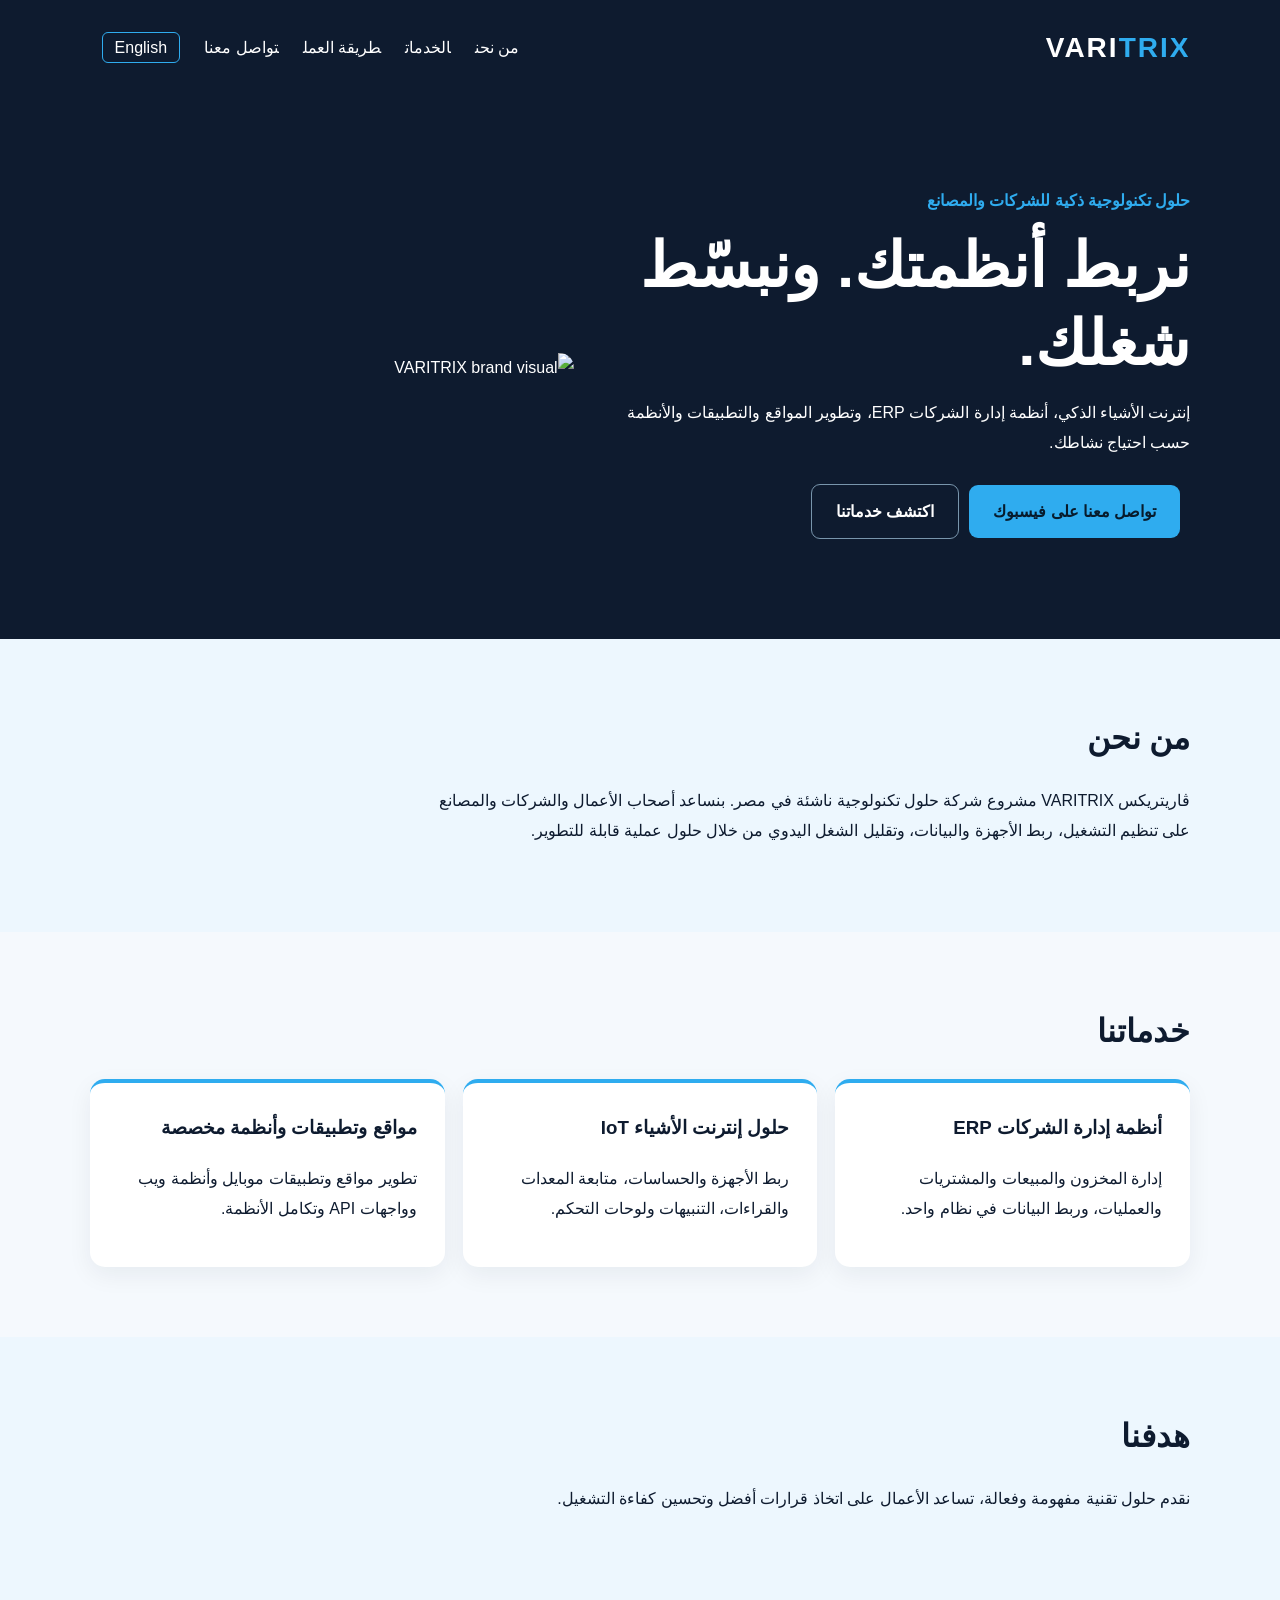
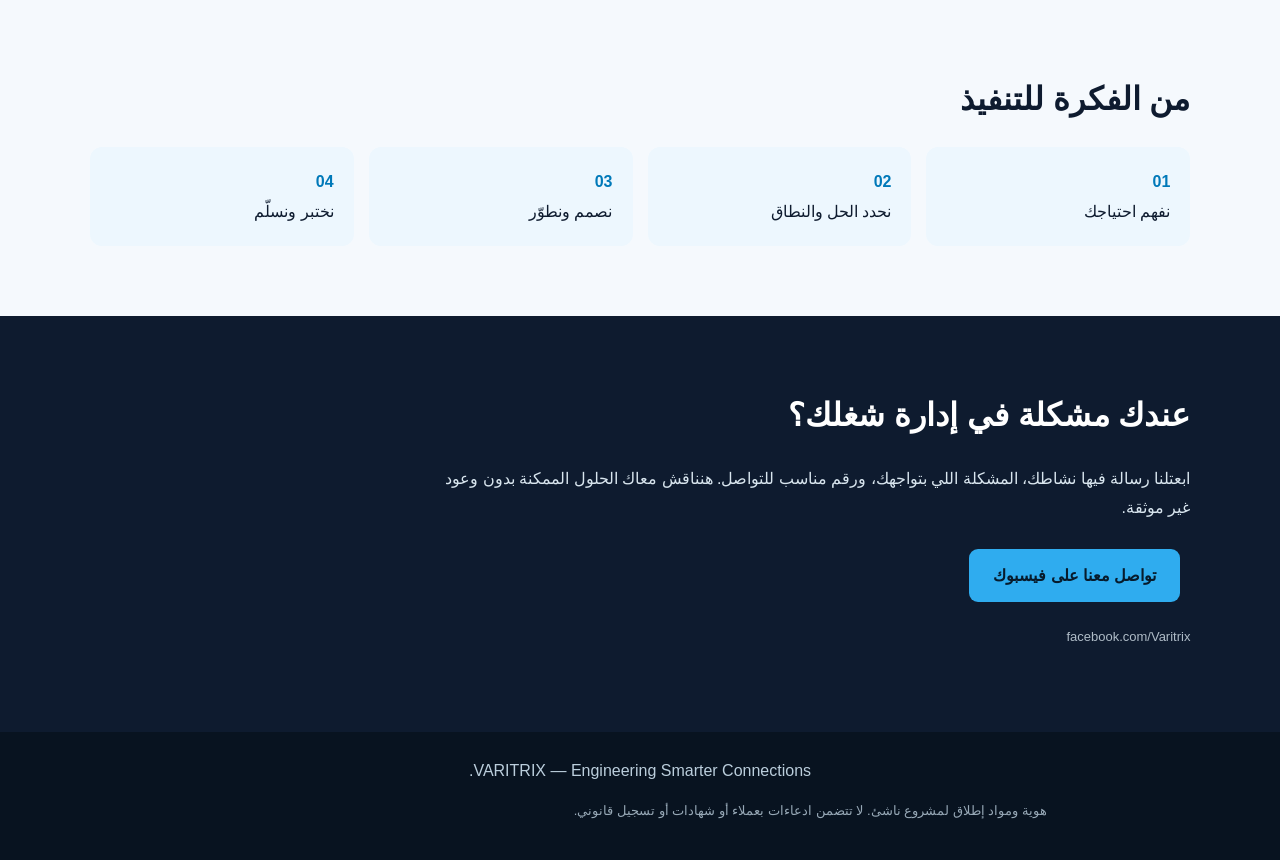
==== index.html @ 7d66c5d7 "Add files via upload" ====
<!doctype html><html><head><meta charset="utf-8"><meta http-equiv="refresh" content="0;url=index_ar.html"><title>VARITRIX</title></head><body><a href="index_ar.html">العربية</a> | <a href="index_en.html">English</a></body></html>
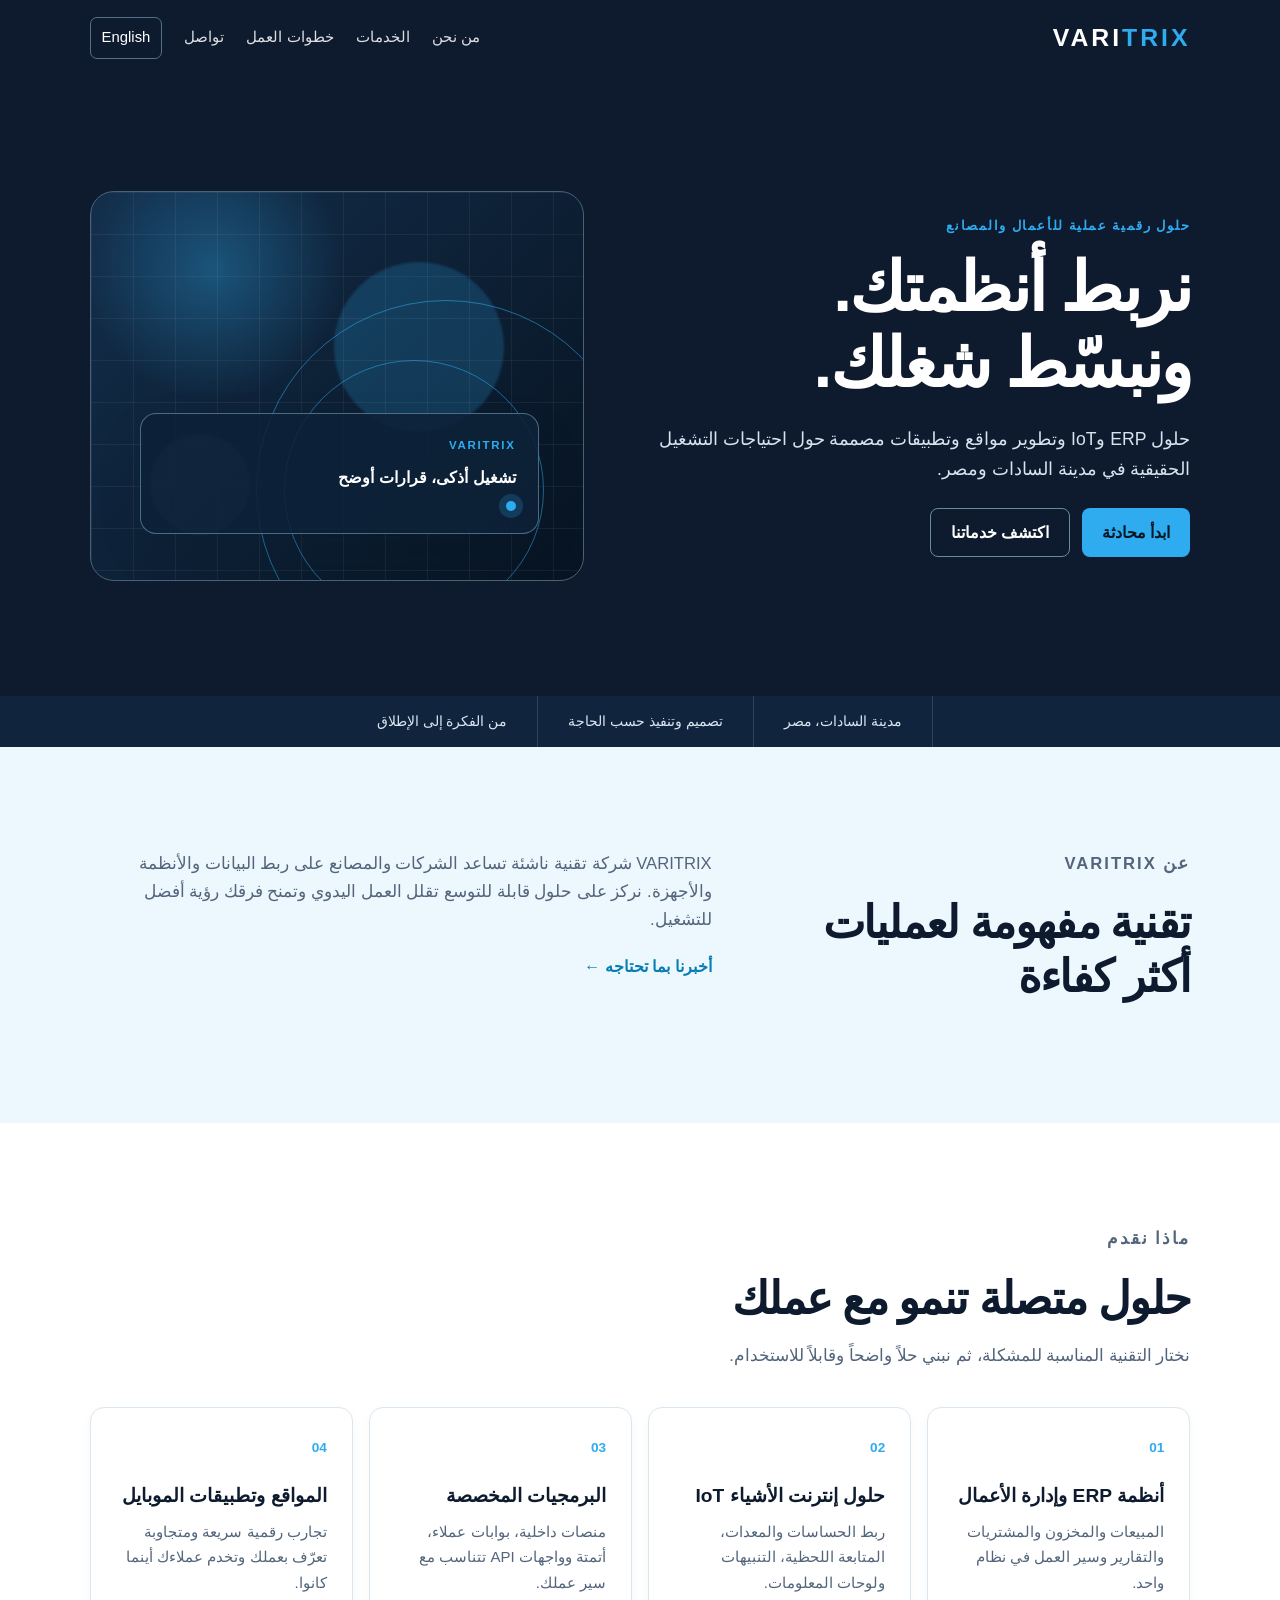
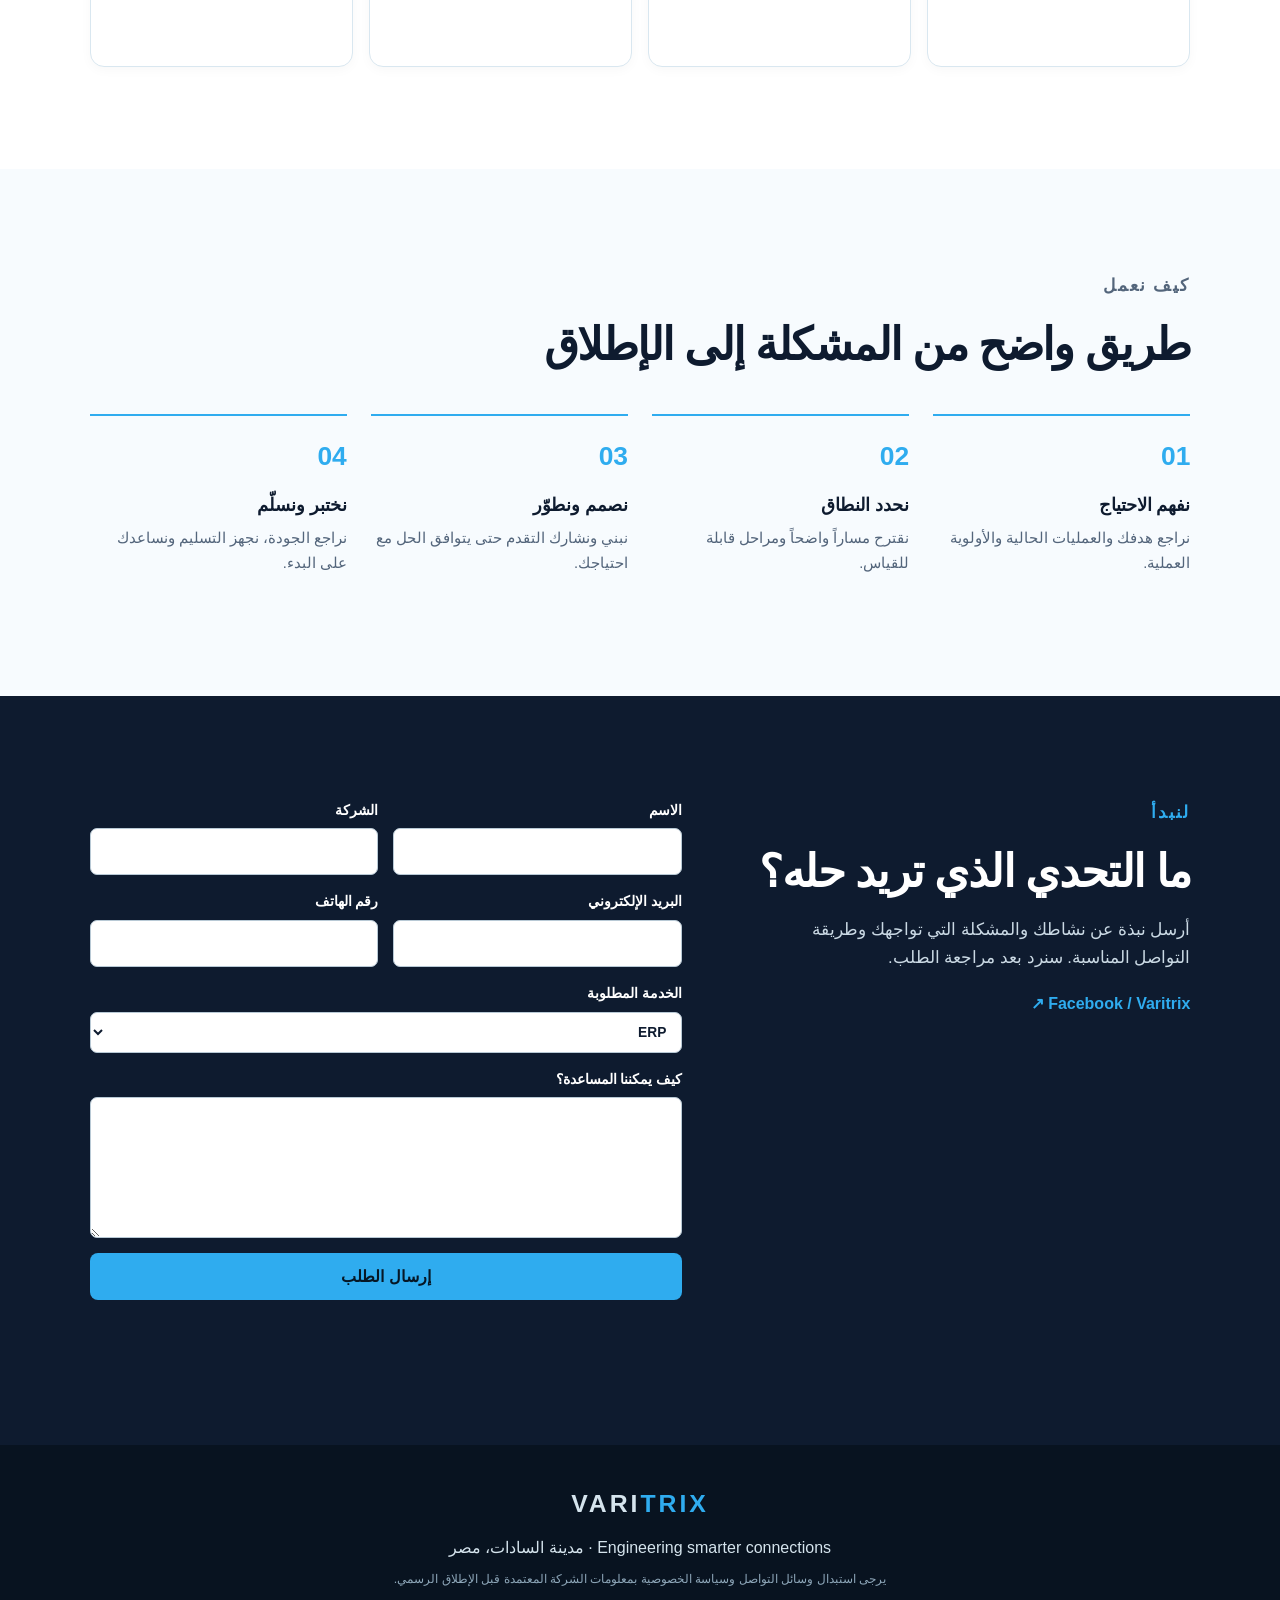
==== commit 9e97754c: "Build VARITRIX bilingual launch website" ====
--- a/index.html
+++ b/index.html
@@ -1 +1,9 @@
-<!doctype html><html><head><meta charset="utf-8"><meta http-equiv="refresh" content="0;url=index_ar.html"><title>VARITRIX</title></head><body><a href="index_ar.html">العربية</a> | <a href="index_en.html">English</a></body></html>+<!doctype html>
+<html lang="ar" dir="rtl"><head><meta charset="utf-8"><meta name="viewport" content="width=device-width,initial-scale=1"><meta name="description" content="VARITRIX builds practical ERP, IoT, web and mobile technology solutions for businesses in Sadat City and across Egypt."><meta name="theme-color" content="#0E1B2F"><meta property="og:title" content="VARITRIX | Engineering smarter connections"><meta property="og:description" content="ERP, IoT, custom software, websites and mobile apps for growing Egyptian businesses."><meta property="og:type" content="website"><link rel="canonical" href="https://varitrix.vercel.app/"><link rel="icon" href="favicon.svg" type="image/svg+xml"><link rel="stylesheet" href="style.css"><script type="application/ld+json">{"@context":"https://schema.org","@type":"ProfessionalService","name":"VARITRIX","description":"ERP, IoT and custom software solutions","areaServed":["Sadat City","Egypt"],"address":{"@type":"PostalAddress","addressLocality":"Sadat City","addressCountry":"EG"},"sameAs":["https://www.facebook.com/Varitrix"]}</script><title>VARITRIX | حلول تقنية ذكية</title></head>
+<body><a class="skip-link" href="#main" data-i18n="skip">انتقل إلى المحتوى</a><header class="site-header" id="top"><a class="brand" href="#top" aria-label="VARITRIX home">VARI<span>TRIX</span></a><button class="nav-toggle" type="button" aria-expanded="false" aria-controls="primary-nav" data-i18n-aria="menu">القائمة</button><nav id="primary-nav" class="nav" aria-label="Primary navigation"><a href="#about" data-i18n="navAbout">من نحن</a><a href="#services" data-i18n="navServices">الخدمات</a><a href="#process" data-i18n="navProcess">خطوات العمل</a><a href="#contact" data-i18n="navContact">تواصل</a><button class="language" type="button" data-language aria-label="Switch language">English</button></nav></header>
+<main id="main"><section class="hero" aria-labelledby="hero-title"><div class="hero-copy"><p class="eyebrow" data-i18n="eyebrow">حلول رقمية عملية للأعمال والمصانع</p><h1 id="hero-title" data-i18n="heroTitle">نربط أنظمتك. ونبسّط شغلك.</h1><p class="lead" data-i18n="heroText">حلول ERP وIoT وتطوير مواقع وتطبيقات مصممة حول احتياجات التشغيل الحقيقية في مدينة السادات ومصر.</p><div class="actions"><a class="button" href="#contact" data-i18n="heroCta">ابدأ محادثة</a><a class="button button-quiet" href="#services" data-i18n="explore">اكتشف خدماتنا</a></div></div><div class="hero-art" aria-label="Technology connection illustration"><div class="orb orb-one"></div><div class="orb orb-two"></div><div class="grid-lines"></div><div class="signal signal-one"></div><div class="signal signal-two"></div><div class="hero-card"><span class="card-label">VARITRIX</span><strong data-i18n="artText">تشغيل أذكى، قرارات أوضح</strong><span class="pulse"></span></div></div></section><section class="trust-strip"><span data-i18n="trustOne">مدينة السادات، مصر</span><span data-i18n="trustTwo">تصميم وتنفيذ حسب الحاجة</span><span data-i18n="trustThree">من الفكرة إلى الإطلاق</span></section>
+<section id="about" class="section split"><div><p class="section-kicker" data-i18n="aboutKicker">عن VARITRIX</p><h2 data-i18n="aboutTitle">تقنية مفهومة لعمليات أكثر كفاءة</h2></div><div><p data-i18n="aboutText">VARITRIX شركة تقنية ناشئة تساعد الشركات والمصانع على ربط البيانات والأنظمة والأجهزة. نركز على حلول قابلة للتوسع تقلل العمل اليدوي وتمنح فرقك رؤية أفضل للتشغيل.</p><a class="text-link" href="#contact" data-i18n="aboutCta">أخبرنا بما تحتاجه ←</a></div></section>
+<section id="services" class="section services"><div class="section-heading"><p class="section-kicker" data-i18n="servicesKicker">ماذا نقدم</p><h2 data-i18n="servicesTitle">حلول متصلة تنمو مع عملك</h2><p data-i18n="servicesText">نختار التقنية المناسبة للمشكلة، ثم نبني حلاً واضحاً وقابلاً للاستخدام.</p></div><div class="service-grid"><article class="service-card"><span class="service-number">01</span><h3 data-i18n="erpTitle">أنظمة ERP وإدارة الأعمال</h3><p data-i18n="erpText">المبيعات والمخزون والمشتريات والتقارير وسير العمل في نظام واحد.</p></article><article class="service-card"><span class="service-number">02</span><h3 data-i18n="iotTitle">حلول إنترنت الأشياء IoT</h3><p data-i18n="iotText">ربط الحساسات والمعدات، المتابعة اللحظية، التنبيهات ولوحات المعلومات.</p></article><article class="service-card"><span class="service-number">03</span><h3 data-i18n="softwareTitle">البرمجيات المخصصة</h3><p data-i18n="softwareText">منصات داخلية، بوابات عملاء، أتمتة وواجهات API تتناسب مع سير عملك.</p></article><article class="service-card"><span class="service-number">04</span><h3 data-i18n="webTitle">المواقع وتطبيقات الموبايل</h3><p data-i18n="webText">تجارب رقمية سريعة ومتجاوبة تعرّف بعملك وتخدم عملاءك أينما كانوا.</p></article></div></section>
+<section id="process" class="section process"><div class="section-heading"><p class="section-kicker" data-i18n="processKicker">كيف نعمل</p><h2 data-i18n="processTitle">طريق واضح من المشكلة إلى الإطلاق</h2></div><ol class="timeline"><li><b>01</b><div><h3 data-i18n="p1Title">نفهم الاحتياج</h3><p data-i18n="p1Text">نراجع هدفك والعمليات الحالية والأولوية العملية.</p></div></li><li><b>02</b><div><h3 data-i18n="p2Title">نحدد النطاق</h3><p data-i18n="p2Text">نقترح مساراً واضحاً ومراحل قابلة للقياس.</p></div></li><li><b>03</b><div><h3 data-i18n="p3Title">نصمم ونطوّر</h3><p data-i18n="p3Text">نبني ونشارك التقدم حتى يتوافق الحل مع احتياجك.</p></div></li><li><b>04</b><div><h3 data-i18n="p4Title">نختبر ونسلّم</h3><p data-i18n="p4Text">نراجع الجودة، نجهز التسليم ونساعدك على البدء.</p></div></li></ol></section>
+<section id="contact" class="section contact"><div><p class="section-kicker" data-i18n="contactKicker">لنبدأ</p><h2 data-i18n="contactTitle">ما التحدي الذي تريد حله؟</h2><p data-i18n="contactText">أرسل نبذة عن نشاطك والمشكلة التي تواجهك وطريقة التواصل المناسبة. سنرد بعد مراجعة الطلب.</p><a class="facebook-link" href="https://www.facebook.com/Varitrix" target="_blank" rel="noopener noreferrer">Facebook / Varitrix ↗</a></div><form id="lead-form" novalidate><div class="form-row"><label><span data-i18n="nameLabel">الاسم</span><input name="name" autocomplete="name" required></label><label><span data-i18n="companyLabel">الشركة</span><input name="company" autocomplete="organization"></label></div><div class="form-row"><label><span data-i18n="emailLabel">البريد الإلكتروني</span><input name="email" type="email" autocomplete="email" required></label><label><span data-i18n="phoneLabel">رقم الهاتف</span><input name="phone" type="tel" autocomplete="tel"></label></div><label><span data-i18n="serviceLabel">الخدمة المطلوبة</span><select name="service"><option value="ERP">ERP</option><option value="IoT">IoT</option><option value="Custom software" data-i18n="softwareOption">برمجيات مخصصة</option><option value="Website / mobile app" data-i18n="webOption">موقع / تطبيق موبايل</option><option value="Other" data-i18n="otherOption">أخرى</option></select></label><label><span data-i18n="messageLabel">كيف يمكننا المساعدة؟</span><textarea name="message" rows="5" required></textarea></label><input class="honeypot" name="website" tabindex="-1" autocomplete="off" aria-hidden="true"><button class="button" type="submit" data-i18n="submit">إرسال الطلب</button><p class="form-status" role="status" aria-live="polite"></p></form></section></main>
+<footer><a class="brand" href="#top">VARI<span>TRIX</span></a><p data-i18n="footer">Engineering smarter connections · مدينة السادات، مصر</p><p class="legal" data-i18n="legal">يرجى استبدال وسائل التواصل وسياسة الخصوصية بمعلومات الشركة المعتمدة قبل الإطلاق الرسمي.</p></footer><script src="app.js"></script></body></html>
--- a/style.css
+++ b/style.css
@@ -0,0 +1 @@
+:root{--navy:#0e1b2f;--navy-2:#081320;--blue:#2facef;--slate:#53657b;--pale:#edf7fe;--white:#fff;--line:#d9e7f0;--shadow:0 18px 45px #071b2c1a}*{box-sizing:border-box}html{scroll-behavior:smooth}body{margin:0;background:var(--white);color:var(--navy);font-family:Arial,"Noto Sans Arabic",Tahoma,sans-serif;line-height:1.7}a{color:inherit;text-decoration:none}.skip-link{position:fixed;top:-100px;inset-inline-start:12px;z-index:10;background:var(--blue);padding:8px 14px;border-radius:8px}.skip-link:focus{top:12px}.site-header{min-height:76px;background:var(--navy);color:#fff;display:flex;align-items:center;justify-content:space-between;padding:16px clamp(20px,7vw,112px);gap:20px;position:sticky;top:0;z-index:5}.brand{font-size:1.55rem;font-weight:900;letter-spacing:.12em;white-space:nowrap}.brand span{color:var(--blue)}.nav{display:flex;align-items:center;gap:22px;font-size:.93rem}.nav a{opacity:.86}.nav a:hover,.nav a:focus{opacity:1;color:var(--blue)}button{font:inherit;cursor:pointer}.language,.nav-toggle{border:1px solid #547089;background:transparent;color:white;border-radius:7px;padding:7px 11px}.nav-toggle{display:none}.hero{background:var(--navy);color:white;display:grid;grid-template-columns:minmax(0,1.05fr) minmax(360px,.95fr);gap:60px;padding:clamp(56px,9vw,135px) clamp(20px,7vw,112px);align-items:center;overflow:hidden}.eyebrow,.section-kicker{font-size:.8rem;letter-spacing:.12em;text-transform:uppercase;font-weight:800;color:var(--blue);margin:0 0 13px}.hero h1{font-size:clamp(2.6rem,5.3vw,5.25rem);line-height:1.12;letter-spacing:-.04em;margin:0;max-width:800px}.lead{font-size:1.1rem;max-width:630px;color:#d5e4ed;margin:23px 0}.actions{display:flex;flex-wrap:wrap;gap:12px}.button{display:inline-flex;justify-content:center;align-items:center;min-height:47px;border:0;border-radius:8px;padding:10px 20px;background:var(--blue);color:#061725;font-weight:800}.button:hover{filter:brightness(1.08)}.button-quiet{color:white;background:transparent;border:1px solid #6c899f}.hero-art{min-height:390px;position:relative;border:1px solid #486176;border-radius:24px;background:radial-gradient(circle at 25% 20%,#2facef55,transparent 27%),linear-gradient(135deg,#132e4b,#071321);overflow:hidden}.grid-lines{position:absolute;inset:0;background-image:linear-gradient(#ffffff0e 1px,transparent 1px),linear-gradient(90deg,#ffffff0e 1px,transparent 1px);background-size:42px 42px}.orb{position:absolute;border-radius:50%;filter:blur(1px)}.orb-one{width:170px;height:170px;background:#2facef;opacity:.2;inset:18% 16% auto auto}.orb-two{width:100px;height:100px;background:#d9f5ff;opacity:.12;bottom:12%;left:12%}.signal{position:absolute;border:1px solid #2facef88;border-radius:50%}.signal-one{width:260px;height:260px;right:8%;bottom:-40px}.signal-two{width:380px;height:380px;right:-53px;bottom:-100px}.hero-card{position:absolute;inset:auto 9% 12% 10%;border:1px solid #a3dff566;background:#0d2238df;padding:22px;border-radius:16px;display:flex;flex-direction:column;gap:9px;box-shadow:var(--shadow)}.card-label{font-size:.72rem;letter-spacing:.15em;color:var(--blue);font-weight:bold}.pulse{width:10px;height:10px;border-radius:50%;background:#2facef;box-shadow:0 0 0 7px #2facef33}.trust-strip{display:flex;justify-content:center;gap:0;background:#10253d;color:#d8e7ef;padding:0 20px}.trust-strip span{padding:14px 30px;font-size:.85rem;border-inline-start:1px solid #ffffff22}.section{padding:clamp(62px,8vw,115px) clamp(20px,7vw,112px)}.split{background:var(--pale);display:grid;grid-template-columns:.8fr 1.2fr;gap:64px}.section h2{font-size:clamp(2rem,3.5vw,3.4rem);line-height:1.2;letter-spacing:-.035em;margin:0 0 17px}.section p{color:var(--slate);font-size:1.04rem;margin:0 0 18px}.text-link{font-weight:bold;color:#087db3}.services{background:#fff}.section-heading{max-width:720px;margin-bottom:36px}.service-grid{display:grid;grid-template-columns:repeat(4,1fr);gap:16px}.service-card{min-height:260px;border:1px solid var(--line);border-radius:14px;padding:25px;background:#fff;box-shadow:0 3px 12px #071b2c08;transition:transform .2s,box-shadow .2s}.service-card:hover{transform:translateY(-5px);box-shadow:var(--shadow)}.service-number{color:var(--blue);font-weight:900;font-size:.85rem}.service-card h3{font-size:1.2rem;line-height:1.35;margin:23px 0 10px}.service-card p{font-size:.94rem}.process{background:#f7fbfe}.timeline{list-style:none;margin:42px 0 0;padding:0;display:grid;grid-template-columns:repeat(4,1fr);gap:24px}.timeline li{border-top:2px solid var(--blue);padding-top:18px}.timeline b{font-size:1.65rem;color:var(--blue)}.timeline h3{margin:13px 0 5px;font-size:1.1rem}.timeline p{font-size:.91rem}.contact{background:var(--navy);color:#fff;display:grid;grid-template-columns:.85fr 1.15fr;gap:70px}.contact p{color:#cad9e4}.contact .section-kicker{color:var(--blue)}.facebook-link{color:var(--blue);font-weight:bold}.contact form{display:grid;gap:15px}.form-row{display:grid;grid-template-columns:1fr 1fr;gap:15px}label{display:grid;gap:6px;font-weight:bold;font-size:.86rem}input,textarea,select{font:inherit;color:var(--navy);background:#fff;border:1px solid #b8c9d5;border-radius:7px;padding:11px;min-width:0;width:100%}textarea{resize:vertical}.honeypot{display:none}.form-status{min-height:28px;margin:0!important;font-size:.9rem!important}.form-status.success{color:#82e2ff}.form-status.error{color:#ffb4a6}footer{background:var(--navy-2);color:#d5e4ed;text-align:center;padding:38px 20px}footer p{margin:8px auto;max-width:620px}.legal{font-size:.78rem;color:#8da6b8}@media(max-width:940px){.service-grid,.timeline{grid-template-columns:repeat(2,1fr)}.hero{grid-template-columns:1fr;gap:35px}.hero-art{min-height:330px}.split,.contact{grid-template-columns:1fr;gap:30px}}@media(max-width:680px){.site-header{flex-wrap:wrap}.nav-toggle{display:block}.nav{display:none;width:100%;flex-direction:column;align-items:stretch;gap:0}.nav.open{display:flex}.nav a,.language{padding:10px 0;border:0;border-radius:0;border-top:1px solid #ffffff1f;text-align:start}.hero{padding-top:56px}.trust-strip{display:block;text-align:center}.trust-strip span{display:block;border:0;border-bottom:1px solid #ffffff18}.service-grid,.timeline,.form-row{grid-template-columns:1fr}.service-card{min-height:auto}.timeline{gap:10px}.hero h1{font-size:2.6rem}}
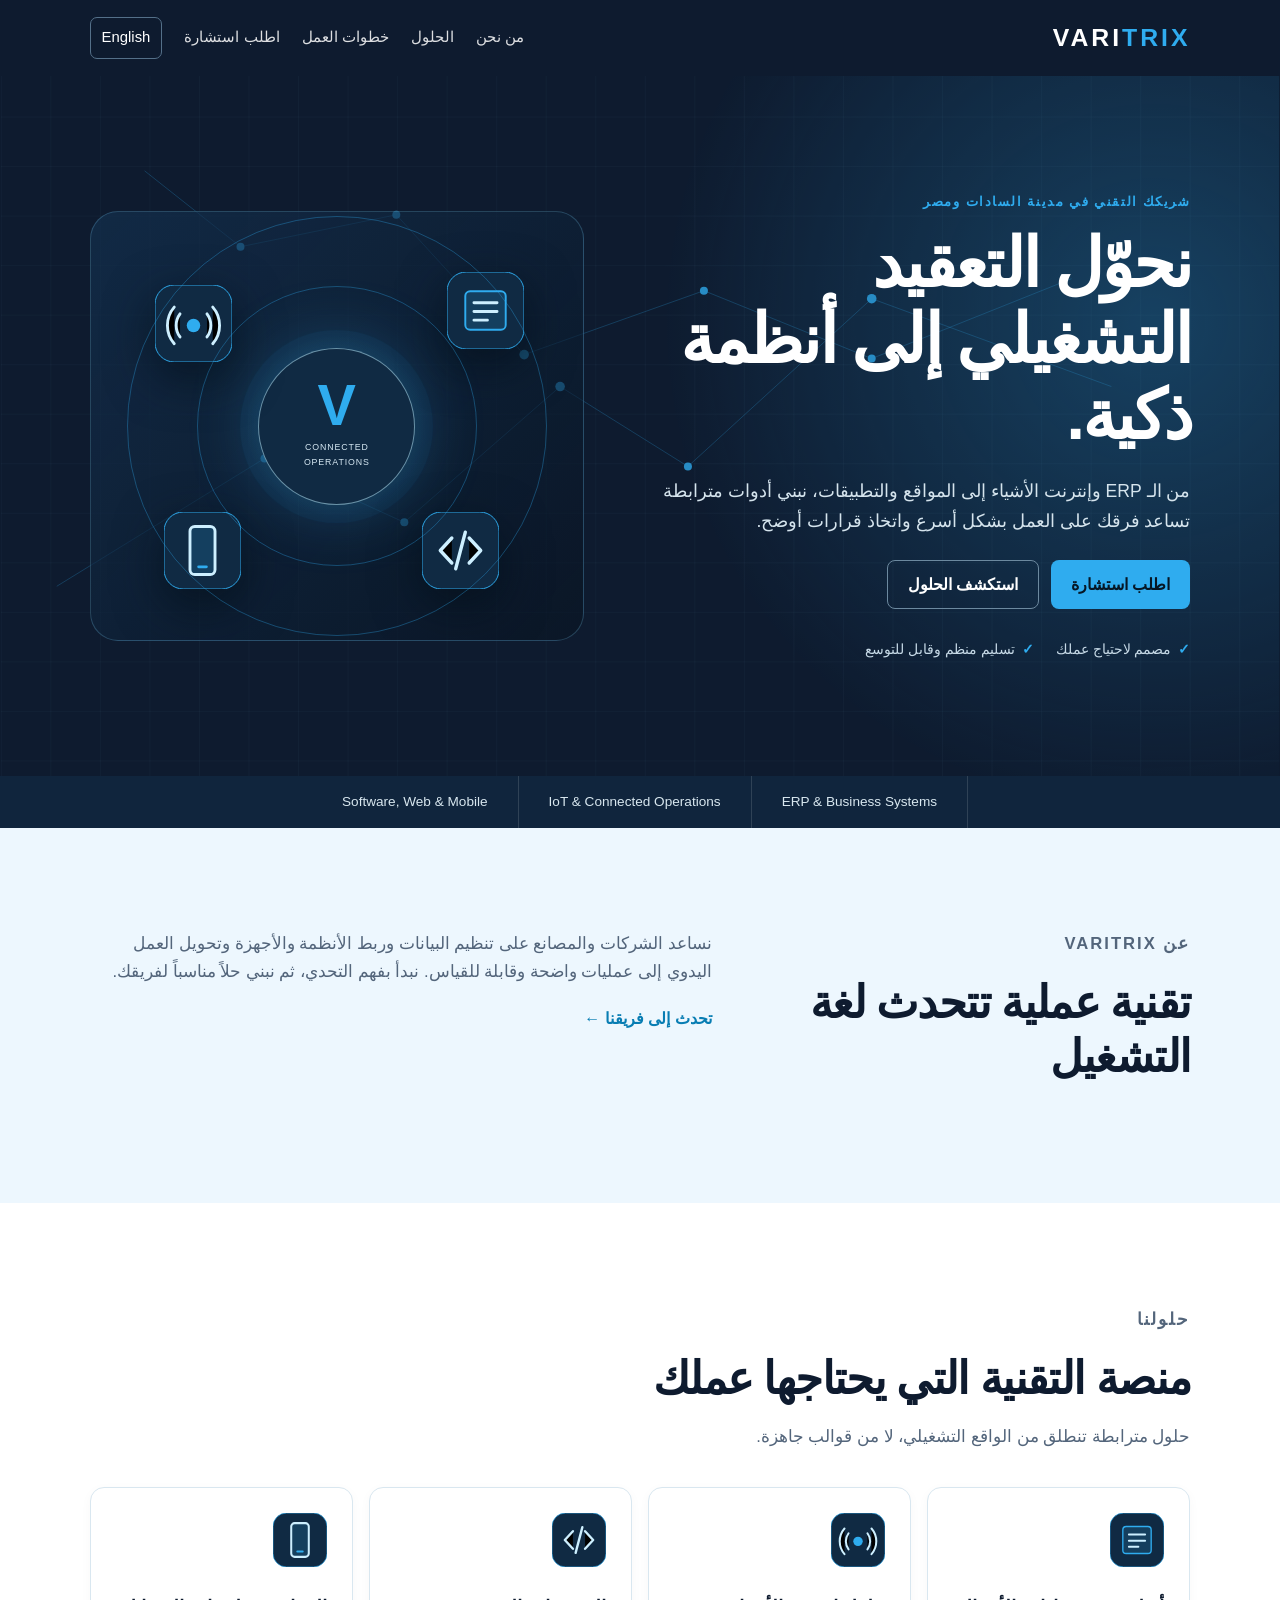
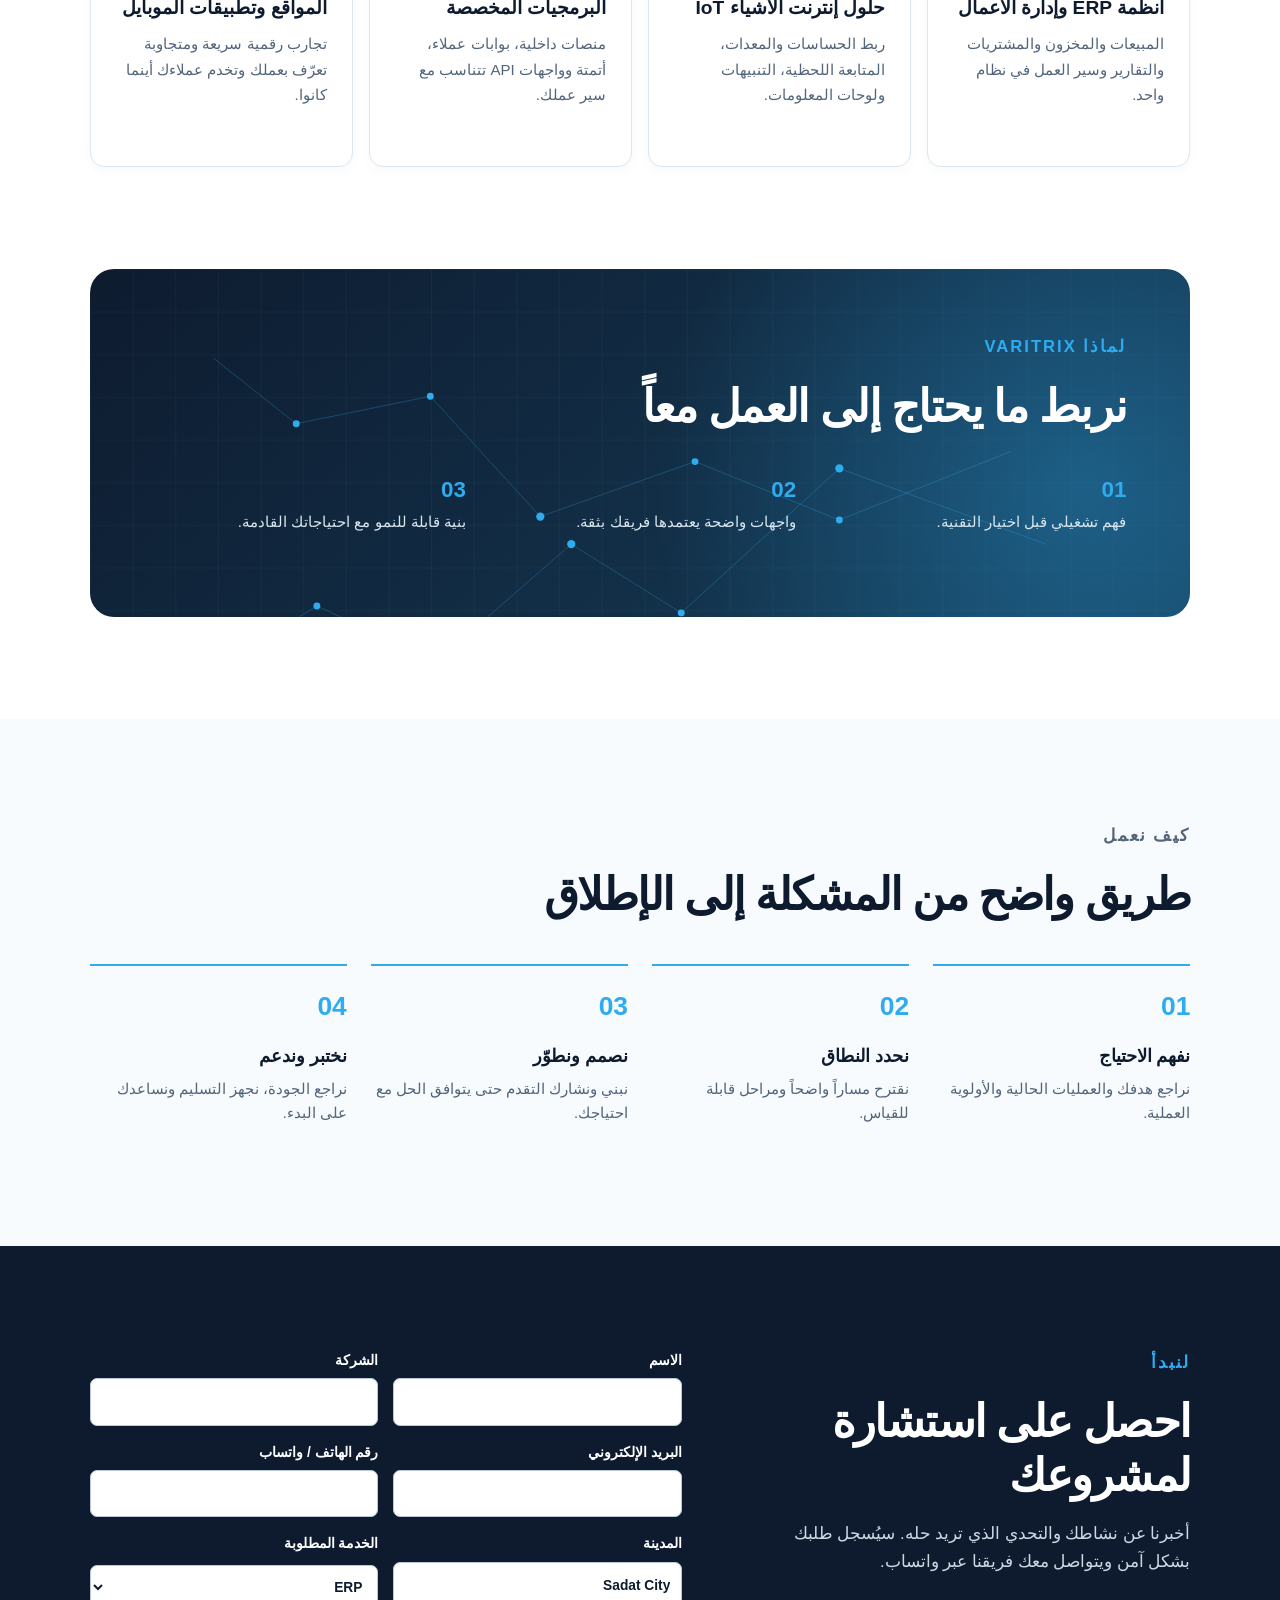
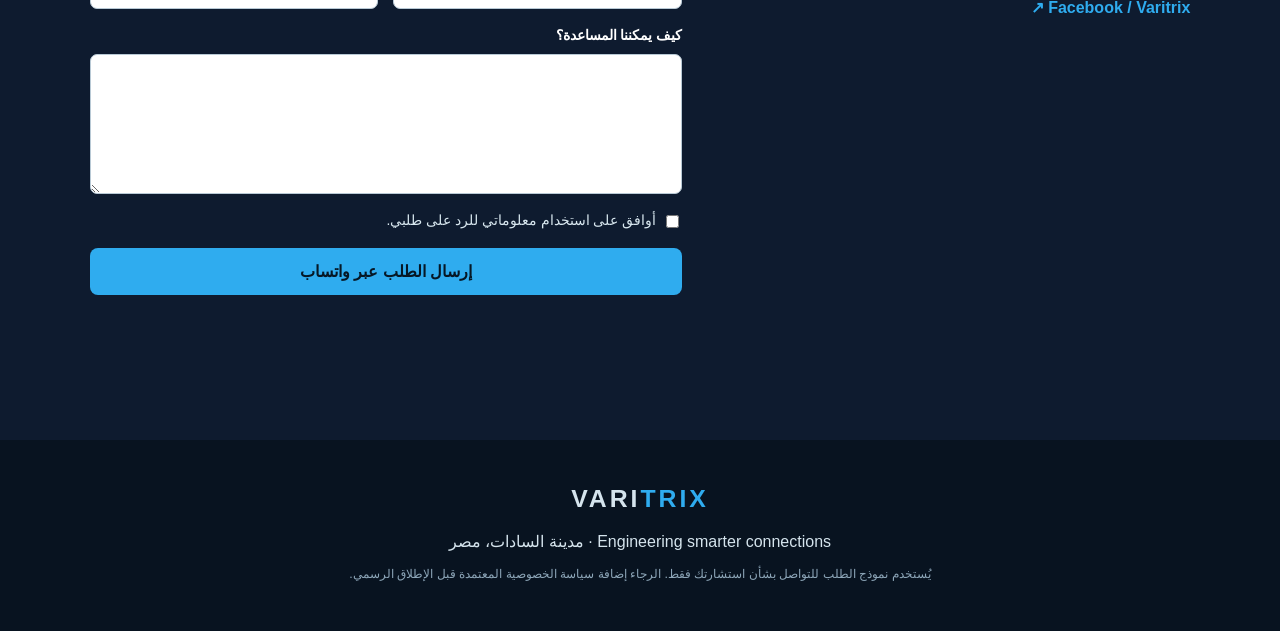
==== commit 2c2d2f75: "Enhance VARITRIX experience and secure Sheets leads" ====
--- a/index.html
+++ b/index.html
@@ -1,9 +1,11 @@
 <!doctype html>
-<html lang="ar" dir="rtl"><head><meta charset="utf-8"><meta name="viewport" content="width=device-width,initial-scale=1"><meta name="description" content="VARITRIX builds practical ERP, IoT, web and mobile technology solutions for businesses in Sadat City and across Egypt."><meta name="theme-color" content="#0E1B2F"><meta property="og:title" content="VARITRIX | Engineering smarter connections"><meta property="og:description" content="ERP, IoT, custom software, websites and mobile apps for growing Egyptian businesses."><meta property="og:type" content="website"><link rel="canonical" href="https://varitrix.vercel.app/"><link rel="icon" href="favicon.svg" type="image/svg+xml"><link rel="stylesheet" href="style.css"><script type="application/ld+json">{"@context":"https://schema.org","@type":"ProfessionalService","name":"VARITRIX","description":"ERP, IoT and custom software solutions","areaServed":["Sadat City","Egypt"],"address":{"@type":"PostalAddress","addressLocality":"Sadat City","addressCountry":"EG"},"sameAs":["https://www.facebook.com/Varitrix"]}</script><title>VARITRIX | حلول تقنية ذكية</title></head>
-<body><a class="skip-link" href="#main" data-i18n="skip">انتقل إلى المحتوى</a><header class="site-header" id="top"><a class="brand" href="#top" aria-label="VARITRIX home">VARI<span>TRIX</span></a><button class="nav-toggle" type="button" aria-expanded="false" aria-controls="primary-nav" data-i18n-aria="menu">القائمة</button><nav id="primary-nav" class="nav" aria-label="Primary navigation"><a href="#about" data-i18n="navAbout">من نحن</a><a href="#services" data-i18n="navServices">الخدمات</a><a href="#process" data-i18n="navProcess">خطوات العمل</a><a href="#contact" data-i18n="navContact">تواصل</a><button class="language" type="button" data-language aria-label="Switch language">English</button></nav></header>
-<main id="main"><section class="hero" aria-labelledby="hero-title"><div class="hero-copy"><p class="eyebrow" data-i18n="eyebrow">حلول رقمية عملية للأعمال والمصانع</p><h1 id="hero-title" data-i18n="heroTitle">نربط أنظمتك. ونبسّط شغلك.</h1><p class="lead" data-i18n="heroText">حلول ERP وIoT وتطوير مواقع وتطبيقات مصممة حول احتياجات التشغيل الحقيقية في مدينة السادات ومصر.</p><div class="actions"><a class="button" href="#contact" data-i18n="heroCta">ابدأ محادثة</a><a class="button button-quiet" href="#services" data-i18n="explore">اكتشف خدماتنا</a></div></div><div class="hero-art" aria-label="Technology connection illustration"><div class="orb orb-one"></div><div class="orb orb-two"></div><div class="grid-lines"></div><div class="signal signal-one"></div><div class="signal signal-two"></div><div class="hero-card"><span class="card-label">VARITRIX</span><strong data-i18n="artText">تشغيل أذكى، قرارات أوضح</strong><span class="pulse"></span></div></div></section><section class="trust-strip"><span data-i18n="trustOne">مدينة السادات، مصر</span><span data-i18n="trustTwo">تصميم وتنفيذ حسب الحاجة</span><span data-i18n="trustThree">من الفكرة إلى الإطلاق</span></section>
-<section id="about" class="section split"><div><p class="section-kicker" data-i18n="aboutKicker">عن VARITRIX</p><h2 data-i18n="aboutTitle">تقنية مفهومة لعمليات أكثر كفاءة</h2></div><div><p data-i18n="aboutText">VARITRIX شركة تقنية ناشئة تساعد الشركات والمصانع على ربط البيانات والأنظمة والأجهزة. نركز على حلول قابلة للتوسع تقلل العمل اليدوي وتمنح فرقك رؤية أفضل للتشغيل.</p><a class="text-link" href="#contact" data-i18n="aboutCta">أخبرنا بما تحتاجه ←</a></div></section>
-<section id="services" class="section services"><div class="section-heading"><p class="section-kicker" data-i18n="servicesKicker">ماذا نقدم</p><h2 data-i18n="servicesTitle">حلول متصلة تنمو مع عملك</h2><p data-i18n="servicesText">نختار التقنية المناسبة للمشكلة، ثم نبني حلاً واضحاً وقابلاً للاستخدام.</p></div><div class="service-grid"><article class="service-card"><span class="service-number">01</span><h3 data-i18n="erpTitle">أنظمة ERP وإدارة الأعمال</h3><p data-i18n="erpText">المبيعات والمخزون والمشتريات والتقارير وسير العمل في نظام واحد.</p></article><article class="service-card"><span class="service-number">02</span><h3 data-i18n="iotTitle">حلول إنترنت الأشياء IoT</h3><p data-i18n="iotText">ربط الحساسات والمعدات، المتابعة اللحظية، التنبيهات ولوحات المعلومات.</p></article><article class="service-card"><span class="service-number">03</span><h3 data-i18n="softwareTitle">البرمجيات المخصصة</h3><p data-i18n="softwareText">منصات داخلية، بوابات عملاء، أتمتة وواجهات API تتناسب مع سير عملك.</p></article><article class="service-card"><span class="service-number">04</span><h3 data-i18n="webTitle">المواقع وتطبيقات الموبايل</h3><p data-i18n="webText">تجارب رقمية سريعة ومتجاوبة تعرّف بعملك وتخدم عملاءك أينما كانوا.</p></article></div></section>
-<section id="process" class="section process"><div class="section-heading"><p class="section-kicker" data-i18n="processKicker">كيف نعمل</p><h2 data-i18n="processTitle">طريق واضح من المشكلة إلى الإطلاق</h2></div><ol class="timeline"><li><b>01</b><div><h3 data-i18n="p1Title">نفهم الاحتياج</h3><p data-i18n="p1Text">نراجع هدفك والعمليات الحالية والأولوية العملية.</p></div></li><li><b>02</b><div><h3 data-i18n="p2Title">نحدد النطاق</h3><p data-i18n="p2Text">نقترح مساراً واضحاً ومراحل قابلة للقياس.</p></div></li><li><b>03</b><div><h3 data-i18n="p3Title">نصمم ونطوّر</h3><p data-i18n="p3Text">نبني ونشارك التقدم حتى يتوافق الحل مع احتياجك.</p></div></li><li><b>04</b><div><h3 data-i18n="p4Title">نختبر ونسلّم</h3><p data-i18n="p4Text">نراجع الجودة، نجهز التسليم ونساعدك على البدء.</p></div></li></ol></section>
-<section id="contact" class="section contact"><div><p class="section-kicker" data-i18n="contactKicker">لنبدأ</p><h2 data-i18n="contactTitle">ما التحدي الذي تريد حله؟</h2><p data-i18n="contactText">أرسل نبذة عن نشاطك والمشكلة التي تواجهك وطريقة التواصل المناسبة. سنرد بعد مراجعة الطلب.</p><a class="facebook-link" href="https://www.facebook.com/Varitrix" target="_blank" rel="noopener noreferrer">Facebook / Varitrix ↗</a></div><form id="lead-form" novalidate><div class="form-row"><label><span data-i18n="nameLabel">الاسم</span><input name="name" autocomplete="name" required></label><label><span data-i18n="companyLabel">الشركة</span><input name="company" autocomplete="organization"></label></div><div class="form-row"><label><span data-i18n="emailLabel">البريد الإلكتروني</span><input name="email" type="email" autocomplete="email" required></label><label><span data-i18n="phoneLabel">رقم الهاتف</span><input name="phone" type="tel" autocomplete="tel"></label></div><label><span data-i18n="serviceLabel">الخدمة المطلوبة</span><select name="service"><option value="ERP">ERP</option><option value="IoT">IoT</option><option value="Custom software" data-i18n="softwareOption">برمجيات مخصصة</option><option value="Website / mobile app" data-i18n="webOption">موقع / تطبيق موبايل</option><option value="Other" data-i18n="otherOption">أخرى</option></select></label><label><span data-i18n="messageLabel">كيف يمكننا المساعدة؟</span><textarea name="message" rows="5" required></textarea></label><input class="honeypot" name="website" tabindex="-1" autocomplete="off" aria-hidden="true"><button class="button" type="submit" data-i18n="submit">إرسال الطلب</button><p class="form-status" role="status" aria-live="polite"></p></form></section></main>
-<footer><a class="brand" href="#top">VARI<span>TRIX</span></a><p data-i18n="footer">Engineering smarter connections · مدينة السادات، مصر</p><p class="legal" data-i18n="legal">يرجى استبدال وسائل التواصل وسياسة الخصوصية بمعلومات الشركة المعتمدة قبل الإطلاق الرسمي.</p></footer><script src="app.js"></script></body></html>
+<html lang="ar" dir="rtl"><head><meta charset="utf-8"><meta name="viewport" content="width=device-width,initial-scale=1"><meta name="description" content="VARITRIX builds ERP, IoT, software, websites and mobile apps for businesses in Sadat City and Egypt."><meta name="theme-color" content="#0E1B2F"><meta property="og:title" content="VARITRIX | Engineering smarter connections"><meta property="og:description" content="ERP, IoT, custom software, websites and mobile apps for growing Egyptian businesses."><meta property="og:type" content="website"><link rel="canonical" href="https://varitrix.vercel.app/"><link rel="icon" href="favicon.svg" type="image/svg+xml"><link rel="stylesheet" href="style.css"><script type="application/ld+json">{"@context":"https://schema.org","@type":"ProfessionalService","name":"VARITRIX","description":"ERP, IoT and custom software solutions","areaServed":["Sadat City","Egypt"],"address":{"@type":"PostalAddress","addressLocality":"Sadat City","addressCountry":"EG"},"sameAs":["https://www.facebook.com/Varitrix"]}</script><title>VARITRIX | حلول تقنية ذكية</title></head>
+<body><a class="skip-link" href="#main" data-i18n="skip">انتقل إلى المحتوى</a><header class="site-header" id="top"><a class="brand" href="#top" aria-label="VARITRIX home">VARI<span>TRIX</span></a><button class="nav-toggle" type="button" aria-expanded="false" aria-controls="primary-nav" data-i18n-aria="menu">القائمة</button><nav id="primary-nav" class="nav" aria-label="Primary navigation"><a href="#about" data-i18n="navAbout">من نحن</a><a href="#solutions" data-i18n="navSolutions">الحلول</a><a href="#process" data-i18n="navProcess">خطوات العمل</a><a href="#contact" data-i18n="navContact">اطلب استشارة</a><button class="language" type="button" data-language aria-label="Switch language">English</button></nav></header>
+<main id="main"><section class="hero" aria-labelledby="hero-title"><img class="hero-bg" src="assets/connection-grid.svg" alt="" aria-hidden="true"><div class="hero-copy"><p class="eyebrow" data-i18n="eyebrow">شريكك التقني في مدينة السادات ومصر</p><h1 id="hero-title" data-i18n="heroTitle">نحوّل التعقيد التشغيلي إلى أنظمة ذكية.</h1><p class="lead" data-i18n="heroText">من الـ ERP وإنترنت الأشياء إلى المواقع والتطبيقات، نبني أدوات مترابطة تساعد فرقك على العمل بشكل أسرع واتخاذ قرارات أوضح.</p><div class="actions"><a class="button" href="#contact" data-i18n="heroCta">اطلب استشارة</a><a class="button button-quiet" href="#solutions" data-i18n="explore">استكشف الحلول</a></div><ul class="hero-points"><li data-i18n="pointOne">مصمم لاحتياج عملك</li><li data-i18n="pointTwo">تسليم منظم وقابل للتوسع</li></ul></div><div class="hero-visual" aria-label="VARITRIX technology ecosystem"><div class="visual-core"><span>V</span><small>CONNECTED<br>OPERATIONS</small></div><img class="float-icon icon-erp" src="assets/icon-erp.svg" alt=""><img class="float-icon icon-iot" src="assets/icon-iot.svg" alt=""><img class="float-icon icon-code" src="assets/icon-code.svg" alt=""><img class="float-icon icon-mobile" src="assets/icon-mobile.svg" alt=""><span class="orbit orbit-a"></span><span class="orbit orbit-b"></span></div></section>
+<section class="trust-strip"><span data-i18n="trustOne">ERP & Business Systems</span><span data-i18n="trustTwo">IoT & Connected Operations</span><span data-i18n="trustThree">Software, Web & Mobile</span></section>
+<section id="about" class="section split"><div><p class="section-kicker" data-i18n="aboutKicker">عن VARITRIX</p><h2 data-i18n="aboutTitle">تقنية عملية تتحدث لغة التشغيل</h2></div><div><p data-i18n="aboutText">نساعد الشركات والمصانع على تنظيم البيانات وربط الأنظمة والأجهزة وتحويل العمل اليدوي إلى عمليات واضحة وقابلة للقياس. نبدأ بفهم التحدي، ثم نبني حلاً مناسباً لفريقك.</p><a class="text-link" href="#contact" data-i18n="aboutCta">تحدث إلى فريقنا ←</a></div></section>
+<section id="solutions" class="section services"><div class="section-heading"><p class="section-kicker" data-i18n="solutionsKicker">حلولنا</p><h2 data-i18n="solutionsTitle">منصة التقنية التي يحتاجها عملك</h2><p data-i18n="solutionsText">حلول مترابطة تنطلق من الواقع التشغيلي، لا من قوالب جاهزة.</p></div><div class="service-grid"><article class="service-card"><img src="assets/icon-erp.svg" alt="" aria-hidden="true"><h3 data-i18n="erpTitle">أنظمة ERP وإدارة الأعمال</h3><p data-i18n="erpText">المبيعات والمخزون والمشتريات والتقارير وسير العمل في نظام واحد.</p></article><article class="service-card"><img src="assets/icon-iot.svg" alt="" aria-hidden="true"><h3 data-i18n="iotTitle">حلول إنترنت الأشياء IoT</h3><p data-i18n="iotText">ربط الحساسات والمعدات، المتابعة اللحظية، التنبيهات ولوحات المعلومات.</p></article><article class="service-card"><img src="assets/icon-code.svg" alt="" aria-hidden="true"><h3 data-i18n="softwareTitle">البرمجيات المخصصة</h3><p data-i18n="softwareText">منصات داخلية، بوابات عملاء، أتمتة وواجهات API تتناسب مع سير عملك.</p></article><article class="service-card"><img src="assets/icon-mobile.svg" alt="" aria-hidden="true"><h3 data-i18n="webTitle">المواقع وتطبيقات الموبايل</h3><p data-i18n="webText">تجارب رقمية سريعة ومتجاوبة تعرّف بعملك وتخدم عملاءك أينما كانوا.</p></article></div></section>
+<section class="section outcomes"><div class="outcome-panel"><p class="section-kicker" data-i18n="outcomeKicker">لماذا VARITRIX</p><h2 data-i18n="outcomeTitle">نربط ما يحتاج إلى العمل معاً</h2><div class="outcome-list"><p><b>01</b><span data-i18n="outcomeOne">فهم تشغيلي قبل اختيار التقنية.</span></p><p><b>02</b><span data-i18n="outcomeTwo">واجهات واضحة يعتمدها فريقك بثقة.</span></p><p><b>03</b><span data-i18n="outcomeThree">بنية قابلة للنمو مع احتياجاتك القادمة.</span></p></div></div></section>
+<section id="process" class="section process"><div class="section-heading"><p class="section-kicker" data-i18n="processKicker">كيف نعمل</p><h2 data-i18n="processTitle">طريق واضح من المشكلة إلى الإطلاق</h2></div><ol class="timeline"><li><b>01</b><div><h3 data-i18n="p1Title">نفهم الاحتياج</h3><p data-i18n="p1Text">نراجع هدفك والعمليات الحالية والأولوية العملية.</p></div></li><li><b>02</b><div><h3 data-i18n="p2Title">نحدد النطاق</h3><p data-i18n="p2Text">نقترح مساراً واضحاً ومراحل قابلة للقياس.</p></div></li><li><b>03</b><div><h3 data-i18n="p3Title">نصمم ونطوّر</h3><p data-i18n="p3Text">نبني ونشارك التقدم حتى يتوافق الحل مع احتياجك.</p></div></li><li><b>04</b><div><h3 data-i18n="p4Title">نختبر وندعم</h3><p data-i18n="p4Text">نراجع الجودة، نجهز التسليم ونساعدك على البدء.</p></div></li></ol></section>
+<section id="contact" class="section contact"><div><p class="section-kicker" data-i18n="contactKicker">لنبدأ</p><h2 data-i18n="contactTitle">احصل على استشارة لمشروعك</h2><p data-i18n="contactText">أخبرنا عن نشاطك والتحدي الذي تريد حله. سيُسجل طلبك بشكل آمن ويتواصل معك فريقنا عبر واتساب.</p><a class="facebook-link" href="https://www.facebook.com/Varitrix" target="_blank" rel="noopener noreferrer">Facebook / Varitrix ↗</a></div><form id="lead-form" novalidate><input class="honeypot" name="website" tabindex="-1" autocomplete="off" aria-hidden="true"><input name="startedAt" type="hidden"><div class="form-row"><label><span data-i18n="nameLabel">الاسم</span><input name="name" autocomplete="name" maxlength="120" required></label><label><span data-i18n="companyLabel">الشركة</span><input name="company" autocomplete="organization" maxlength="120"></label></div><div class="form-row"><label><span data-i18n="emailLabel">البريد الإلكتروني</span><input name="email" type="email" autocomplete="email" maxlength="160" required></label><label><span data-i18n="phoneLabel">رقم الهاتف / واتساب</span><input name="phone" type="tel" autocomplete="tel" maxlength="40" required></label></div><div class="form-row"><label><span data-i18n="cityLabel">المدينة</span><input name="city" autocomplete="address-level2" maxlength="80" value="Sadat City"></label><label><span data-i18n="serviceLabel">الخدمة المطلوبة</span><select name="service"><option value="ERP">ERP</option><option value="IoT">IoT</option><option value="Custom software" data-i18n="softwareOption">برمجيات مخصصة</option><option value="Website / mobile app" data-i18n="webOption">موقع / تطبيق موبايل</option><option value="Other" data-i18n="otherOption">أخرى</option></select></label></div><label><span data-i18n="messageLabel">كيف يمكننا المساعدة؟</span><textarea name="message" rows="5" maxlength="2000" required></textarea></label><label class="consent"><input name="consent" type="checkbox" required><span data-i18n="consent">أوافق على استخدام معلوماتي للرد على طلبي.</span></label><button class="button" type="submit" data-i18n="submit">إرسال الطلب عبر واتساب</button><p class="form-status" role="status" aria-live="polite"></p></form></section></main>
+<footer><a class="brand" href="#top">VARI<span>TRIX</span></a><p data-i18n="footer">Engineering smarter connections · مدينة السادات، مصر</p><p class="legal" data-i18n="legal">يُستخدم نموذج الطلب للتواصل بشأن استشارتك فقط. الرجاء إضافة سياسة الخصوصية المعتمدة قبل الإطلاق الرسمي.</p></footer><script src="app.js"></script></body></html>
--- a/style.css
+++ b/style.css
@@ -1 +1 @@
-:root{--navy:#0e1b2f;--navy-2:#081320;--blue:#2facef;--slate:#53657b;--pale:#edf7fe;--white:#fff;--line:#d9e7f0;--shadow:0 18px 45px #071b2c1a}*{box-sizing:border-box}html{scroll-behavior:smooth}body{margin:0;background:var(--white);color:var(--navy);font-family:Arial,"Noto Sans Arabic",Tahoma,sans-serif;line-height:1.7}a{color:inherit;text-decoration:none}.skip-link{position:fixed;top:-100px;inset-inline-start:12px;z-index:10;background:var(--blue);padding:8px 14px;border-radius:8px}.skip-link:focus{top:12px}.site-header{min-height:76px;background:var(--navy);color:#fff;display:flex;align-items:center;justify-content:space-between;padding:16px clamp(20px,7vw,112px);gap:20px;position:sticky;top:0;z-index:5}.brand{font-size:1.55rem;font-weight:900;letter-spacing:.12em;white-space:nowrap}.brand span{color:var(--blue)}.nav{display:flex;align-items:center;gap:22px;font-size:.93rem}.nav a{opacity:.86}.nav a:hover,.nav a:focus{opacity:1;color:var(--blue)}button{font:inherit;cursor:pointer}.language,.nav-toggle{border:1px solid #547089;background:transparent;color:white;border-radius:7px;padding:7px 11px}.nav-toggle{display:none}.hero{background:var(--navy);color:white;display:grid;grid-template-columns:minmax(0,1.05fr) minmax(360px,.95fr);gap:60px;padding:clamp(56px,9vw,135px) clamp(20px,7vw,112px);align-items:center;overflow:hidden}.eyebrow,.section-kicker{font-size:.8rem;letter-spacing:.12em;text-transform:uppercase;font-weight:800;color:var(--blue);margin:0 0 13px}.hero h1{font-size:clamp(2.6rem,5.3vw,5.25rem);line-height:1.12;letter-spacing:-.04em;margin:0;max-width:800px}.lead{font-size:1.1rem;max-width:630px;color:#d5e4ed;margin:23px 0}.actions{display:flex;flex-wrap:wrap;gap:12px}.button{display:inline-flex;justify-content:center;align-items:center;min-height:47px;border:0;border-radius:8px;padding:10px 20px;background:var(--blue);color:#061725;font-weight:800}.button:hover{filter:brightness(1.08)}.button-quiet{color:white;background:transparent;border:1px solid #6c899f}.hero-art{min-height:390px;position:relative;border:1px solid #486176;border-radius:24px;background:radial-gradient(circle at 25% 20%,#2facef55,transparent 27%),linear-gradient(135deg,#132e4b,#071321);overflow:hidden}.grid-lines{position:absolute;inset:0;background-image:linear-gradient(#ffffff0e 1px,transparent 1px),linear-gradient(90deg,#ffffff0e 1px,transparent 1px);background-size:42px 42px}.orb{position:absolute;border-radius:50%;filter:blur(1px)}.orb-one{width:170px;height:170px;background:#2facef;opacity:.2;inset:18% 16% auto auto}.orb-two{width:100px;height:100px;background:#d9f5ff;opacity:.12;bottom:12%;left:12%}.signal{position:absolute;border:1px solid #2facef88;border-radius:50%}.signal-one{width:260px;height:260px;right:8%;bottom:-40px}.signal-two{width:380px;height:380px;right:-53px;bottom:-100px}.hero-card{position:absolute;inset:auto 9% 12% 10%;border:1px solid #a3dff566;background:#0d2238df;padding:22px;border-radius:16px;display:flex;flex-direction:column;gap:9px;box-shadow:var(--shadow)}.card-label{font-size:.72rem;letter-spacing:.15em;color:var(--blue);font-weight:bold}.pulse{width:10px;height:10px;border-radius:50%;background:#2facef;box-shadow:0 0 0 7px #2facef33}.trust-strip{display:flex;justify-content:center;gap:0;background:#10253d;color:#d8e7ef;padding:0 20px}.trust-strip span{padding:14px 30px;font-size:.85rem;border-inline-start:1px solid #ffffff22}.section{padding:clamp(62px,8vw,115px) clamp(20px,7vw,112px)}.split{background:var(--pale);display:grid;grid-template-columns:.8fr 1.2fr;gap:64px}.section h2{font-size:clamp(2rem,3.5vw,3.4rem);line-height:1.2;letter-spacing:-.035em;margin:0 0 17px}.section p{color:var(--slate);font-size:1.04rem;margin:0 0 18px}.text-link{font-weight:bold;color:#087db3}.services{background:#fff}.section-heading{max-width:720px;margin-bottom:36px}.service-grid{display:grid;grid-template-columns:repeat(4,1fr);gap:16px}.service-card{min-height:260px;border:1px solid var(--line);border-radius:14px;padding:25px;background:#fff;box-shadow:0 3px 12px #071b2c08;transition:transform .2s,box-shadow .2s}.service-card:hover{transform:translateY(-5px);box-shadow:var(--shadow)}.service-number{color:var(--blue);font-weight:900;font-size:.85rem}.service-card h3{font-size:1.2rem;line-height:1.35;margin:23px 0 10px}.service-card p{font-size:.94rem}.process{background:#f7fbfe}.timeline{list-style:none;margin:42px 0 0;padding:0;display:grid;grid-template-columns:repeat(4,1fr);gap:24px}.timeline li{border-top:2px solid var(--blue);padding-top:18px}.timeline b{font-size:1.65rem;color:var(--blue)}.timeline h3{margin:13px 0 5px;font-size:1.1rem}.timeline p{font-size:.91rem}.contact{background:var(--navy);color:#fff;display:grid;grid-template-columns:.85fr 1.15fr;gap:70px}.contact p{color:#cad9e4}.contact .section-kicker{color:var(--blue)}.facebook-link{color:var(--blue);font-weight:bold}.contact form{display:grid;gap:15px}.form-row{display:grid;grid-template-columns:1fr 1fr;gap:15px}label{display:grid;gap:6px;font-weight:bold;font-size:.86rem}input,textarea,select{font:inherit;color:var(--navy);background:#fff;border:1px solid #b8c9d5;border-radius:7px;padding:11px;min-width:0;width:100%}textarea{resize:vertical}.honeypot{display:none}.form-status{min-height:28px;margin:0!important;font-size:.9rem!important}.form-status.success{color:#82e2ff}.form-status.error{color:#ffb4a6}footer{background:var(--navy-2);color:#d5e4ed;text-align:center;padding:38px 20px}footer p{margin:8px auto;max-width:620px}.legal{font-size:.78rem;color:#8da6b8}@media(max-width:940px){.service-grid,.timeline{grid-template-columns:repeat(2,1fr)}.hero{grid-template-columns:1fr;gap:35px}.hero-art{min-height:330px}.split,.contact{grid-template-columns:1fr;gap:30px}}@media(max-width:680px){.site-header{flex-wrap:wrap}.nav-toggle{display:block}.nav{display:none;width:100%;flex-direction:column;align-items:stretch;gap:0}.nav.open{display:flex}.nav a,.language{padding:10px 0;border:0;border-radius:0;border-top:1px solid #ffffff1f;text-align:start}.hero{padding-top:56px}.trust-strip{display:block;text-align:center}.trust-strip span{display:block;border:0;border-bottom:1px solid #ffffff18}.service-grid,.timeline,.form-row{grid-template-columns:1fr}.service-card{min-height:auto}.timeline{gap:10px}.hero h1{font-size:2.6rem}}
+:root{--navy:#0e1b2f;--navy-2:#081320;--blue:#2facef;--slate:#53657b;--pale:#edf7fe;--white:#fff;--line:#d9e7f0;--shadow:0 18px 45px #071b2c1a}*{box-sizing:border-box}html{scroll-behavior:smooth}body{margin:0;background:var(--white);color:var(--navy);font-family:Arial,"Noto Sans Arabic",Tahoma,sans-serif;line-height:1.7}a{color:inherit;text-decoration:none}.skip-link{position:fixed;top:-100px;inset-inline-start:12px;z-index:10;background:var(--blue);padding:8px 14px;border-radius:8px}.skip-link:focus{top:12px}.site-header{min-height:76px;background:var(--navy);color:#fff;display:flex;align-items:center;justify-content:space-between;padding:16px clamp(20px,7vw,112px);gap:20px;position:sticky;top:0;z-index:5}.brand{font-size:1.55rem;font-weight:900;letter-spacing:.12em;white-space:nowrap}.brand span{color:var(--blue)}.nav{display:flex;align-items:center;gap:22px;font-size:.93rem}.nav a{opacity:.86}.nav a:hover,.nav a:focus{opacity:1;color:var(--blue)}button{font:inherit;cursor:pointer}.language,.nav-toggle{border:1px solid #547089;background:transparent;color:white;border-radius:7px;padding:7px 11px}.nav-toggle{display:none}.hero{min-height:650px;position:relative;isolation:isolate;background:var(--navy);color:white;display:grid;grid-template-columns:minmax(0,1.05fr) minmax(360px,.95fr);gap:60px;padding:clamp(56px,9vw,135px) clamp(20px,7vw,112px);align-items:center;overflow:hidden}.hero-bg{position:absolute;inset:0;width:100%;height:100%;object-fit:cover;z-index:-1;opacity:.78}.eyebrow,.section-kicker{font-size:.8rem;letter-spacing:.12em;text-transform:uppercase;font-weight:800;color:var(--blue);margin:0 0 13px}.hero h1{font-size:clamp(2.6rem,5.3vw,5.25rem);line-height:1.12;letter-spacing:-.04em;margin:0;max-width:800px}.lead{font-size:1.1rem;max-width:630px;color:#d5e4ed;margin:23px 0}.actions{display:flex;flex-wrap:wrap;gap:12px}.button{display:inline-flex;justify-content:center;align-items:center;min-height:47px;border:0;border-radius:8px;padding:10px 20px;background:var(--blue);color:#061725;font-weight:800}.button:hover{filter:brightness(1.08)}.button-quiet{color:white;background:transparent;border:1px solid #6c899f}.hero-points{display:flex;flex-wrap:wrap;gap:22px;padding:0;margin:29px 0 0;list-style:none;font-size:.86rem;color:#c6d9e6}.hero-points li:before{content:"✓";color:var(--blue);font-weight:bold;margin-inline-end:7px}.hero-visual{min-height:430px;position:relative;border:1px solid #6dbce044;border-radius:28px;background:radial-gradient(circle at 50% 50%,#2facef25,transparent 28%),linear-gradient(135deg,#143150aa,#0813208c);overflow:hidden}.visual-core{position:absolute;inset:0;margin:auto;width:157px;height:157px;display:grid;place-content:center;text-align:center;border-radius:50%;border:1px solid #b9edff88;background:#102a43;box-shadow:0 0 0 18px #2facef0c,0 0 70px #2facef55}.visual-core span{font-weight:900;font-size:3.6rem;line-height:.8;color:var(--blue)}.visual-core small{font-size:.55rem;letter-spacing:.1em;margin-top:12px;color:#d6e8f3}.orbit{position:absolute;border:1px solid #2facef55;border-radius:50%;inset:0;margin:auto}.orbit-a{width:280px;height:280px}.orbit-b{width:420px;height:420px}.float-icon{position:absolute;width:77px;height:77px;filter:drop-shadow(0 15px 24px #020d16aa);animation:float 5s ease-in-out infinite}.icon-erp{top:14%;inset-inline-start:12%}.icon-iot{top:17%;inset-inline-end:13%;animation-delay:-1.8s}.icon-code{bottom:12%;inset-inline-start:17%;animation-delay:-3.1s}.icon-mobile{bottom:12%;inset-inline-end:15%;animation-delay:-.7s}@keyframes float{50%{transform:translateY(-12px)}}.trust-strip{display:flex;justify-content:center;gap:0;background:#10253d;color:#d8e7ef;padding:0 20px}.trust-strip span{padding:14px 30px;font-size:.85rem;border-inline-start:1px solid #ffffff22}.section{padding:clamp(62px,8vw,115px) clamp(20px,7vw,112px)}.split{background:var(--pale);display:grid;grid-template-columns:.8fr 1.2fr;gap:64px}.section h2{font-size:clamp(2rem,3.5vw,3.4rem);line-height:1.2;letter-spacing:-.035em;margin:0 0 17px}.section p{color:var(--slate);font-size:1.04rem;margin:0 0 18px}.text-link{font-weight:bold;color:#087db3}.section-heading{max-width:720px;margin-bottom:36px}.service-grid{display:grid;grid-template-columns:repeat(4,1fr);gap:16px}.service-card{min-height:280px;border:1px solid var(--line);border-radius:14px;padding:25px;background:#fff;box-shadow:0 3px 12px #071b2c08;transition:transform .2s,box-shadow .2s}.service-card:hover{transform:translateY(-5px);box-shadow:var(--shadow)}.service-card img{height:54px;width:54px}.service-card h3{font-size:1.2rem;line-height:1.35;margin:20px 0 10px}.service-card p{font-size:.94rem}.outcomes{padding-top:0;background:#fff}.outcome-panel{color:white;background:var(--navy);padding:clamp(35px,5vw,65px);border-radius:24px;background-image:url("assets/connection-grid.svg"),linear-gradient(135deg,#0e1b2f,#153d58);background-size:cover}.outcome-panel h2{max-width:640px}.outcome-panel .section-kicker{color:var(--blue)}.outcome-list{display:grid;grid-template-columns:repeat(3,1fr);gap:18px;margin-top:38px}.outcome-list p{color:#d8e7ef;font-size:.94rem}.outcome-list b{display:block;color:var(--blue);font-size:1.4rem}.process{background:#f7fbfe}.timeline{list-style:none;margin:42px 0 0;padding:0;display:grid;grid-template-columns:repeat(4,1fr);gap:24px}.timeline li{border-top:2px solid var(--blue);padding-top:18px}.timeline b{font-size:1.65rem;color:var(--blue)}.timeline h3{margin:13px 0 5px;font-size:1.1rem}.timeline p{font-size:.91rem}.contact{background:var(--navy);color:#fff;display:grid;grid-template-columns:.85fr 1.15fr;gap:70px}.contact p{color:#cad9e4}.contact .section-kicker{color:var(--blue)}.facebook-link{color:var(--blue);font-weight:bold}.contact form{display:grid;gap:15px}.form-row{display:grid;grid-template-columns:1fr 1fr;gap:15px}label{display:grid;gap:6px;font-weight:bold;font-size:.86rem}input,textarea,select{font:inherit;color:var(--navy);background:#fff;border:1px solid #b8c9d5;border-radius:7px;padding:11px;min-width:0;width:100%}textarea{resize:vertical}.honeypot{display:none}.consent{grid-template-columns:auto 1fr;align-items:start;color:#d8e7ef;font-weight:normal}.consent input{width:auto;margin-top:6px}.form-status{min-height:28px;margin:0!important;font-size:.9rem!important}.form-status.success{color:#82e2ff}.form-status.error{color:#ffb4a6}footer{background:var(--navy-2);color:#d5e4ed;text-align:center;padding:38px 20px}footer p{margin:8px auto;max-width:620px}.legal{font-size:.78rem;color:#8da6b8}@media(max-width:940px){.service-grid,.timeline{grid-template-columns:repeat(2,1fr)}.hero{grid-template-columns:1fr;gap:35px}.hero-visual{min-height:370px}.split,.contact{grid-template-columns:1fr;gap:30px}.outcome-list{grid-template-columns:1fr}}@media(max-width:680px){.site-header{flex-wrap:wrap}.nav-toggle{display:block}.nav{display:none;width:100%;flex-direction:column;align-items:stretch;gap:0}.nav.open{display:flex}.nav a,.language{padding:10px 0;border:0;border-radius:0;border-top:1px solid #ffffff1f;text-align:start}.hero{min-height:auto;padding-top:56px}.hero h1{font-size:2.6rem}.hero-visual{min-height:330px}.orbit-a{width:220px;height:220px}.orbit-b{width:330px;height:330px}.float-icon{width:61px;height:61px}.trust-strip{display:block;text-align:center}.trust-strip span{display:block;border:0;border-bottom:1px solid #ffffff18}.service-grid,.timeline,.form-row{grid-template-columns:1fr}.service-card{min-height:auto}.timeline{gap:10px}}@media(prefers-reduced-motion:reduce){html{scroll-behavior:auto}.float-icon{animation:none}.service-card{transition:none}}
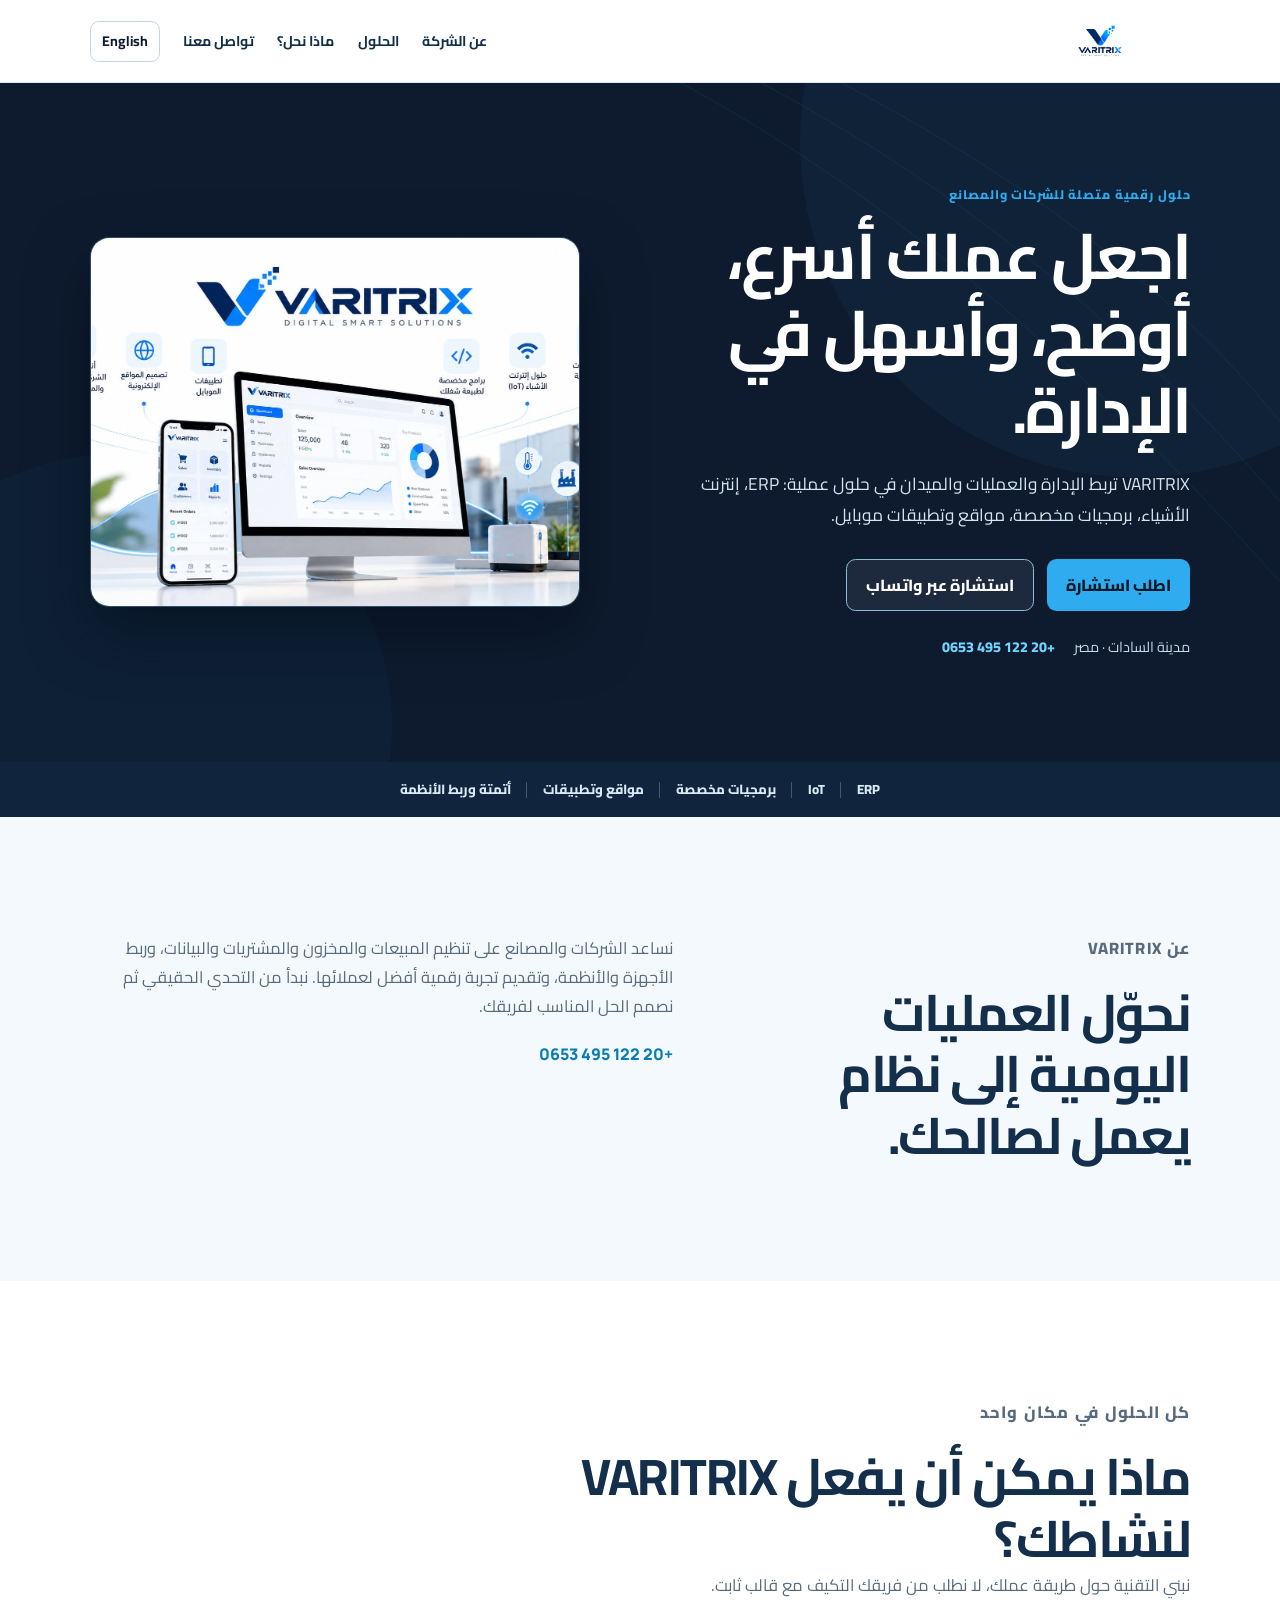
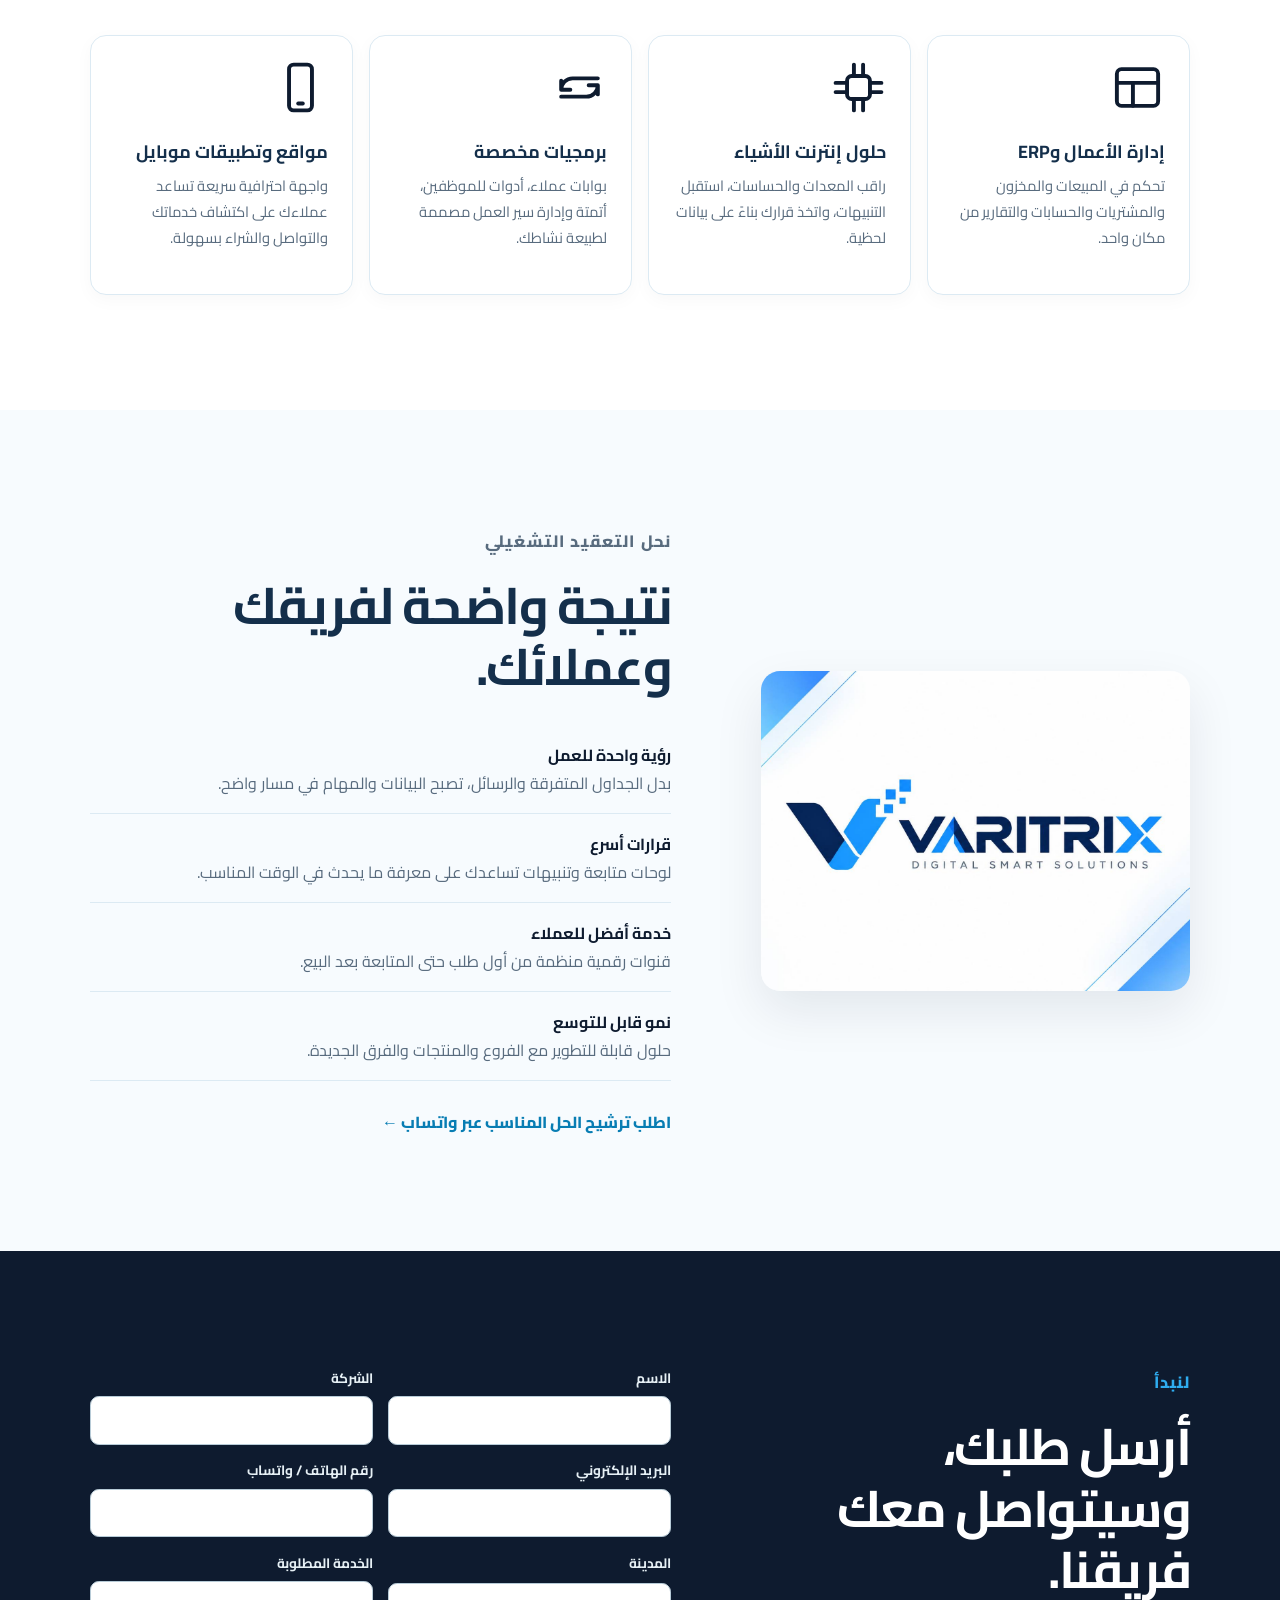
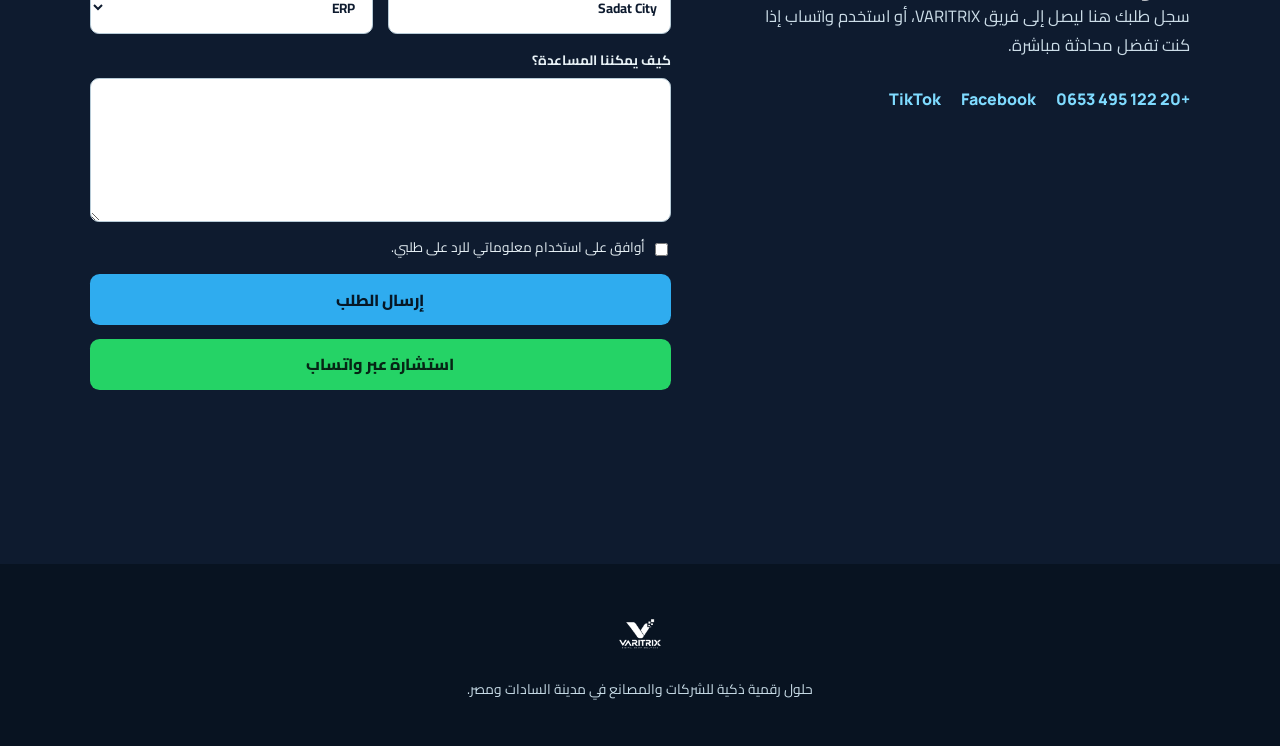
==== commit d0e20b86: "Enhance VARITRIX brand and contact experience" ====
--- a/index.html
+++ b/index.html
@@ -1,11 +1,100 @@
 <!doctype html>
-<html lang="ar" dir="rtl"><head><meta charset="utf-8"><meta name="viewport" content="width=device-width,initial-scale=1"><meta name="description" content="VARITRIX builds ERP, IoT, software, websites and mobile apps for businesses in Sadat City and Egypt."><meta name="theme-color" content="#0E1B2F"><meta property="og:title" content="VARITRIX | Engineering smarter connections"><meta property="og:description" content="ERP, IoT, custom software, websites and mobile apps for growing Egyptian businesses."><meta property="og:type" content="website"><link rel="canonical" href="https://varitrix.vercel.app/"><link rel="icon" href="favicon.svg" type="image/svg+xml"><link rel="stylesheet" href="style.css"><script type="application/ld+json">{"@context":"https://schema.org","@type":"ProfessionalService","name":"VARITRIX","description":"ERP, IoT and custom software solutions","areaServed":["Sadat City","Egypt"],"address":{"@type":"PostalAddress","addressLocality":"Sadat City","addressCountry":"EG"},"sameAs":["https://www.facebook.com/Varitrix"]}</script><title>VARITRIX | حلول تقنية ذكية</title></head>
-<body><a class="skip-link" href="#main" data-i18n="skip">انتقل إلى المحتوى</a><header class="site-header" id="top"><a class="brand" href="#top" aria-label="VARITRIX home">VARI<span>TRIX</span></a><button class="nav-toggle" type="button" aria-expanded="false" aria-controls="primary-nav" data-i18n-aria="menu">القائمة</button><nav id="primary-nav" class="nav" aria-label="Primary navigation"><a href="#about" data-i18n="navAbout">من نحن</a><a href="#solutions" data-i18n="navSolutions">الحلول</a><a href="#process" data-i18n="navProcess">خطوات العمل</a><a href="#contact" data-i18n="navContact">اطلب استشارة</a><button class="language" type="button" data-language aria-label="Switch language">English</button></nav></header>
-<main id="main"><section class="hero" aria-labelledby="hero-title"><img class="hero-bg" src="assets/connection-grid.svg" alt="" aria-hidden="true"><div class="hero-copy"><p class="eyebrow" data-i18n="eyebrow">شريكك التقني في مدينة السادات ومصر</p><h1 id="hero-title" data-i18n="heroTitle">نحوّل التعقيد التشغيلي إلى أنظمة ذكية.</h1><p class="lead" data-i18n="heroText">من الـ ERP وإنترنت الأشياء إلى المواقع والتطبيقات، نبني أدوات مترابطة تساعد فرقك على العمل بشكل أسرع واتخاذ قرارات أوضح.</p><div class="actions"><a class="button" href="#contact" data-i18n="heroCta">اطلب استشارة</a><a class="button button-quiet" href="#solutions" data-i18n="explore">استكشف الحلول</a></div><ul class="hero-points"><li data-i18n="pointOne">مصمم لاحتياج عملك</li><li data-i18n="pointTwo">تسليم منظم وقابل للتوسع</li></ul></div><div class="hero-visual" aria-label="VARITRIX technology ecosystem"><div class="visual-core"><span>V</span><small>CONNECTED<br>OPERATIONS</small></div><img class="float-icon icon-erp" src="assets/icon-erp.svg" alt=""><img class="float-icon icon-iot" src="assets/icon-iot.svg" alt=""><img class="float-icon icon-code" src="assets/icon-code.svg" alt=""><img class="float-icon icon-mobile" src="assets/icon-mobile.svg" alt=""><span class="orbit orbit-a"></span><span class="orbit orbit-b"></span></div></section>
-<section class="trust-strip"><span data-i18n="trustOne">ERP & Business Systems</span><span data-i18n="trustTwo">IoT & Connected Operations</span><span data-i18n="trustThree">Software, Web & Mobile</span></section>
-<section id="about" class="section split"><div><p class="section-kicker" data-i18n="aboutKicker">عن VARITRIX</p><h2 data-i18n="aboutTitle">تقنية عملية تتحدث لغة التشغيل</h2></div><div><p data-i18n="aboutText">نساعد الشركات والمصانع على تنظيم البيانات وربط الأنظمة والأجهزة وتحويل العمل اليدوي إلى عمليات واضحة وقابلة للقياس. نبدأ بفهم التحدي، ثم نبني حلاً مناسباً لفريقك.</p><a class="text-link" href="#contact" data-i18n="aboutCta">تحدث إلى فريقنا ←</a></div></section>
-<section id="solutions" class="section services"><div class="section-heading"><p class="section-kicker" data-i18n="solutionsKicker">حلولنا</p><h2 data-i18n="solutionsTitle">منصة التقنية التي يحتاجها عملك</h2><p data-i18n="solutionsText">حلول مترابطة تنطلق من الواقع التشغيلي، لا من قوالب جاهزة.</p></div><div class="service-grid"><article class="service-card"><img src="assets/icon-erp.svg" alt="" aria-hidden="true"><h3 data-i18n="erpTitle">أنظمة ERP وإدارة الأعمال</h3><p data-i18n="erpText">المبيعات والمخزون والمشتريات والتقارير وسير العمل في نظام واحد.</p></article><article class="service-card"><img src="assets/icon-iot.svg" alt="" aria-hidden="true"><h3 data-i18n="iotTitle">حلول إنترنت الأشياء IoT</h3><p data-i18n="iotText">ربط الحساسات والمعدات، المتابعة اللحظية، التنبيهات ولوحات المعلومات.</p></article><article class="service-card"><img src="assets/icon-code.svg" alt="" aria-hidden="true"><h3 data-i18n="softwareTitle">البرمجيات المخصصة</h3><p data-i18n="softwareText">منصات داخلية، بوابات عملاء، أتمتة وواجهات API تتناسب مع سير عملك.</p></article><article class="service-card"><img src="assets/icon-mobile.svg" alt="" aria-hidden="true"><h3 data-i18n="webTitle">المواقع وتطبيقات الموبايل</h3><p data-i18n="webText">تجارب رقمية سريعة ومتجاوبة تعرّف بعملك وتخدم عملاءك أينما كانوا.</p></article></div></section>
-<section class="section outcomes"><div class="outcome-panel"><p class="section-kicker" data-i18n="outcomeKicker">لماذا VARITRIX</p><h2 data-i18n="outcomeTitle">نربط ما يحتاج إلى العمل معاً</h2><div class="outcome-list"><p><b>01</b><span data-i18n="outcomeOne">فهم تشغيلي قبل اختيار التقنية.</span></p><p><b>02</b><span data-i18n="outcomeTwo">واجهات واضحة يعتمدها فريقك بثقة.</span></p><p><b>03</b><span data-i18n="outcomeThree">بنية قابلة للنمو مع احتياجاتك القادمة.</span></p></div></div></section>
-<section id="process" class="section process"><div class="section-heading"><p class="section-kicker" data-i18n="processKicker">كيف نعمل</p><h2 data-i18n="processTitle">طريق واضح من المشكلة إلى الإطلاق</h2></div><ol class="timeline"><li><b>01</b><div><h3 data-i18n="p1Title">نفهم الاحتياج</h3><p data-i18n="p1Text">نراجع هدفك والعمليات الحالية والأولوية العملية.</p></div></li><li><b>02</b><div><h3 data-i18n="p2Title">نحدد النطاق</h3><p data-i18n="p2Text">نقترح مساراً واضحاً ومراحل قابلة للقياس.</p></div></li><li><b>03</b><div><h3 data-i18n="p3Title">نصمم ونطوّر</h3><p data-i18n="p3Text">نبني ونشارك التقدم حتى يتوافق الحل مع احتياجك.</p></div></li><li><b>04</b><div><h3 data-i18n="p4Title">نختبر وندعم</h3><p data-i18n="p4Text">نراجع الجودة، نجهز التسليم ونساعدك على البدء.</p></div></li></ol></section>
-<section id="contact" class="section contact"><div><p class="section-kicker" data-i18n="contactKicker">لنبدأ</p><h2 data-i18n="contactTitle">احصل على استشارة لمشروعك</h2><p data-i18n="contactText">أخبرنا عن نشاطك والتحدي الذي تريد حله. سيُسجل طلبك بشكل آمن ويتواصل معك فريقنا عبر واتساب.</p><a class="facebook-link" href="https://www.facebook.com/Varitrix" target="_blank" rel="noopener noreferrer">Facebook / Varitrix ↗</a></div><form id="lead-form" novalidate><input class="honeypot" name="website" tabindex="-1" autocomplete="off" aria-hidden="true"><input name="startedAt" type="hidden"><div class="form-row"><label><span data-i18n="nameLabel">الاسم</span><input name="name" autocomplete="name" maxlength="120" required></label><label><span data-i18n="companyLabel">الشركة</span><input name="company" autocomplete="organization" maxlength="120"></label></div><div class="form-row"><label><span data-i18n="emailLabel">البريد الإلكتروني</span><input name="email" type="email" autocomplete="email" maxlength="160" required></label><label><span data-i18n="phoneLabel">رقم الهاتف / واتساب</span><input name="phone" type="tel" autocomplete="tel" maxlength="40" required></label></div><div class="form-row"><label><span data-i18n="cityLabel">المدينة</span><input name="city" autocomplete="address-level2" maxlength="80" value="Sadat City"></label><label><span data-i18n="serviceLabel">الخدمة المطلوبة</span><select name="service"><option value="ERP">ERP</option><option value="IoT">IoT</option><option value="Custom software" data-i18n="softwareOption">برمجيات مخصصة</option><option value="Website / mobile app" data-i18n="webOption">موقع / تطبيق موبايل</option><option value="Other" data-i18n="otherOption">أخرى</option></select></label></div><label><span data-i18n="messageLabel">كيف يمكننا المساعدة؟</span><textarea name="message" rows="5" maxlength="2000" required></textarea></label><label class="consent"><input name="consent" type="checkbox" required><span data-i18n="consent">أوافق على استخدام معلوماتي للرد على طلبي.</span></label><button class="button" type="submit" data-i18n="submit">إرسال الطلب عبر واتساب</button><p class="form-status" role="status" aria-live="polite"></p></form></section></main>
-<footer><a class="brand" href="#top">VARI<span>TRIX</span></a><p data-i18n="footer">Engineering smarter connections · مدينة السادات، مصر</p><p class="legal" data-i18n="legal">يُستخدم نموذج الطلب للتواصل بشأن استشارتك فقط. الرجاء إضافة سياسة الخصوصية المعتمدة قبل الإطلاق الرسمي.</p></footer><script src="app.js"></script></body></html>
+<html lang="ar" dir="rtl">
+<head>
+  <meta charset="utf-8">
+  <meta name="viewport" content="width=device-width, initial-scale=1">
+  <meta name="description" content="VARITRIX delivers ERP, IoT, custom software, websites and mobile apps for businesses in Sadat City and Egypt.">
+  <meta name="theme-color" content="#0E1B2F">
+  <link rel="preconnect" href="https://fonts.googleapis.com">
+  <link rel="preconnect" href="https://fonts.gstatic.com" crossorigin>
+  <link href="https://fonts.googleapis.com/css2?family=Cairo:wght@400;500;600;700;800&family=Manrope:wght@400;500;600;700;800&display=swap" rel="stylesheet">
+  <link rel="canonical" href="https://varitrix.vercel.app/">
+  <link rel="icon" href="favicon.svg" type="image/svg+xml">
+  <link rel="stylesheet" href="style.css">
+  <title>VARITRIX | حلول رقمية ذكية</title>
+</head>
+<body>
+  <a class="skip-link" href="#main" data-i18n="skip">انتقل إلى المحتوى</a>
+  <header class="site-header">
+    <a class="brand" href="#top" aria-label="VARITRIX">
+      <img src="assets/brand/varitrix-logo.png" alt="VARITRIX Digital Smart Solutions">
+    </a>
+    <button class="nav-toggle" type="button" aria-expanded="false" aria-controls="primary-nav" data-i18n="menu">القائمة</button>
+    <nav id="primary-nav" class="nav" aria-label="Primary navigation">
+      <a href="#about" data-i18n="navAbout">عن الشركة</a>
+      <a href="#solutions" data-i18n="navSolutions">الحلول</a>
+      <a href="#benefits" data-i18n="navBenefits">ماذا نحل؟</a>
+      <a href="#contact" data-i18n="navContact">تواصل معنا</a>
+      <button class="language" type="button" data-language>English</button>
+    </nav>
+  </header>
+
+  <main id="main">
+    <section id="top" class="hero">
+      <img class="hero-grid" src="assets/backgrounds/hero-dark.svg" alt="" aria-hidden="true">
+      <div class="hero-copy">
+        <p class="eyebrow" data-i18n="eyebrow">حلول رقمية متصلة للشركات والمصانع</p>
+        <h1 data-i18n="heroTitle">اجعل عملك أسرع، أوضح، وأسهل في الإدارة.</h1>
+        <p class="hero-text" data-i18n="heroText">VARITRIX تربط الإدارة والعمليات والميدان في حلول عملية: ERP، إنترنت الأشياء، برمجيات مخصصة، مواقع وتطبيقات موبايل.</p>
+        <div class="hero-actions">
+          <a class="button button-primary" href="#contact" data-i18n="heroCta">اطلب استشارة</a>
+          <a class="button button-outline" href="https://wa.me/201224950653?text=Hello%20VARITRIX%2C%20I%20would%20like%20a%20consultation." target="_blank" rel="noopener noreferrer" data-i18n="whatsappCta">استشارة عبر واتساب</a>
+        </div>
+        <div class="hero-meta"><span data-i18n="location">مدينة السادات · مصر</span><a href="tel:+201224950653">+20 122 495 0653</a></div>
+      </div>
+      <div class="hero-media">
+        <img src="assets/brand/solutions-showcase.jpg" alt="VARITRIX ERP, IoT, software, web and mobile solutions">
+      </div>
+    </section>
+
+    <section class="signal-strip" aria-label="Services">
+      <span>ERP</span><span>IoT</span><span data-i18n="stripSoftware">برمجيات مخصصة</span><span data-i18n="stripWeb">مواقع وتطبيقات</span><span data-i18n="stripAutomation">أتمتة وربط الأنظمة</span>
+    </section>
+
+    <section id="about" class="section about">
+      <div><p class="eyebrow" data-i18n="aboutKicker">عن VARITRIX</p><h2 data-i18n="aboutTitle">نحوّل العمليات اليومية إلى نظام يعمل لصالحك.</h2></div>
+      <div><p data-i18n="aboutText">نساعد الشركات والمصانع على تنظيم المبيعات والمخزون والمشتريات والبيانات، وربط الأجهزة والأنظمة، وتقديم تجربة رقمية أفضل لعملائها. نبدأ من التحدي الحقيقي ثم نصمم الحل المناسب لفريقك.</p><a href="tel:+201224950653" class="phone-link">+20 122 495 0653</a></div>
+    </section>
+
+    <section id="solutions" class="section solutions">
+      <div class="section-heading"><p class="eyebrow" data-i18n="solutionsKicker">كل الحلول في مكان واحد</p><h2 data-i18n="solutionsTitle">ماذا يمكن أن يفعل VARITRIX لنشاطك؟</h2><p data-i18n="solutionsText">نبني التقنية حول طريقة عملك، لا نطلب من فريقك التكيف مع قالب ثابت.</p></div>
+      <div class="solution-grid">
+        <article class="solution-card"><img src="assets/icons/erp.svg" alt=""><h3 data-i18n="erpTitle">إدارة الأعمال وERP</h3><p data-i18n="erpText">تحكم في المبيعات والمخزون والمشتريات والحسابات والتقارير من مكان واحد.</p></article>
+        <article class="solution-card"><img src="assets/icons/iot.svg" alt=""><h3 data-i18n="iotTitle">حلول إنترنت الأشياء</h3><p data-i18n="iotText">راقب المعدات والحساسات، استقبل التنبيهات، واتخذ قرارك بناءً على بيانات لحظية.</p></article>
+        <article class="solution-card"><img src="assets/icons/automation.svg" alt=""><h3 data-i18n="softwareTitle">برمجيات مخصصة</h3><p data-i18n="softwareText">بوابات عملاء، أدوات للموظفين، أتمتة وإدارة سير العمل مصممة لطبيعة نشاطك.</p></article>
+        <article class="solution-card"><img src="assets/icons/mobile.svg" alt=""><h3 data-i18n="mobileTitle">مواقع وتطبيقات موبايل</h3><p data-i18n="mobileText">واجهة احترافية سريعة تساعد عملاءك على اكتشاف خدماتك والتواصل والشراء بسهولة.</p></article>
+      </div>
+    </section>
+
+    <section id="benefits" class="section benefits">
+      <div class="benefit-image"><img src="assets/brand/varitrix-cover.jpg" alt="VARITRIX Digital Smart Solutions"></div>
+      <div><p class="eyebrow" data-i18n="benefitsKicker">نحل التعقيد التشغيلي</p><h2 data-i18n="benefitsTitle">نتيجة واضحة لفريقك وعملائك.</h2><ul>
+        <li><strong data-i18n="b1Title">رؤية واحدة للعمل</strong><span data-i18n="b1Text"> بدل الجداول المتفرقة والرسائل، تصبح البيانات والمهام في مسار واضح.</span></li>
+        <li><strong data-i18n="b2Title">قرارات أسرع</strong><span data-i18n="b2Text"> لوحات متابعة وتنبيهات تساعدك على معرفة ما يحدث في الوقت المناسب.</span></li>
+        <li><strong data-i18n="b3Title">خدمة أفضل للعملاء</strong><span data-i18n="b3Text"> قنوات رقمية منظمة من أول طلب حتى المتابعة بعد البيع.</span></li>
+        <li><strong data-i18n="b4Title">نمو قابل للتوسع</strong><span data-i18n="b4Text"> حلول قابلة للتطوير مع الفروع والمنتجات والفرق الجديدة.</span></li>
+      </ul>
+      <a class="text-link" href="https://wa.me/201224950653?text=Hello%20VARITRIX%2C%20I%20would%20like%20a%20recommendation%20for%20my%20business." target="_blank" rel="noopener noreferrer" data-i18n="recommendCta">اطلب ترشيح الحل المناسب عبر واتساب ←</a>
+    </div>
+    </section>
+
+    <section id="contact" class="section contact">
+      <div class="contact-copy"><p class="eyebrow" data-i18n="contactKicker">لنبدأ</p><h2 data-i18n="contactTitle">أرسل طلبك، وسيتواصل معك فريقنا.</h2><p data-i18n="contactText">سجل طلبك هنا ليصل إلى فريق VARITRIX، أو استخدم واتساب إذا كنت تفضل محادثة مباشرة.</p><div class="contact-links"><a href="tel:+201224950653">+20 122 495 0653</a><a href="https://www.facebook.com/Varitrix" target="_blank" rel="noopener noreferrer">Facebook</a><a href="https://www.tiktok.com/@varitrix" target="_blank" rel="noopener noreferrer">TikTok</a></div></div>
+      <form id="lead-form" novalidate>
+        <input class="honeypot" name="website" tabindex="-1" autocomplete="off" aria-hidden="true">
+        <input name="startedAt" type="hidden">
+        <div class="form-row"><label><span data-i18n="nameLabel">الاسم</span><input name="name" autocomplete="name" maxlength="120" required></label><label><span data-i18n="companyLabel">الشركة</span><input name="company" autocomplete="organization" maxlength="120"></label></div>
+        <div class="form-row"><label><span data-i18n="emailLabel">البريد الإلكتروني</span><input name="email" type="email" autocomplete="email" maxlength="160" required></label><label><span data-i18n="phoneLabel">رقم الهاتف / واتساب</span><input name="phone" type="tel" autocomplete="tel" maxlength="40" required></label></div>
+        <div class="form-row"><label><span data-i18n="cityLabel">المدينة</span><input name="city" autocomplete="address-level2" maxlength="80" value="Sadat City"></label><label><span data-i18n="serviceLabel">الخدمة المطلوبة</span><select name="service"><option value="ERP">ERP</option><option value="IoT">IoT</option><option value="Custom software" data-i18n="softwareOption">برمجيات مخصصة</option><option value="Website / mobile app" data-i18n="webOption">موقع / تطبيق موبايل</option><option value="Other" data-i18n="otherOption">أخرى</option></select></label></div>
+        <label><span data-i18n="messageLabel">كيف يمكننا المساعدة؟</span><textarea name="message" rows="5" maxlength="2000" required></textarea></label>
+        <label class="consent"><input name="consent" type="checkbox" required><span data-i18n="consent">أوافق على استخدام معلوماتي للرد على طلبي.</span></label>
+        <button class="button button-primary submit" type="submit" data-i18n="submit">إرسال الطلب</button>
+        <a class="button button-whatsapp" href="https://wa.me/201224950653?text=Hello%20VARITRIX%2C%20I%20would%20like%20a%20consultation." target="_blank" rel="noopener noreferrer" data-i18n="whatsappCta">استشارة عبر واتساب</a>
+        <p class="form-status" role="status" aria-live="polite"></p>
+      </form>
+    </section>
+  </main>
+  <footer><img src="assets/brand/varitrix-logo.png" alt="VARITRIX"><p data-i18n="footer">حلول رقمية ذكية للشركات والمصانع في مدينة السادات ومصر.</p></footer>
+  <script src="app.js"></script>
+</body>
+</html>
--- a/style.css
+++ b/style.css
@@ -1 +1 @@
-:root{--navy:#0e1b2f;--navy-2:#081320;--blue:#2facef;--slate:#53657b;--pale:#edf7fe;--white:#fff;--line:#d9e7f0;--shadow:0 18px 45px #071b2c1a}*{box-sizing:border-box}html{scroll-behavior:smooth}body{margin:0;background:var(--white);color:var(--navy);font-family:Arial,"Noto Sans Arabic",Tahoma,sans-serif;line-height:1.7}a{color:inherit;text-decoration:none}.skip-link{position:fixed;top:-100px;inset-inline-start:12px;z-index:10;background:var(--blue);padding:8px 14px;border-radius:8px}.skip-link:focus{top:12px}.site-header{min-height:76px;background:var(--navy);color:#fff;display:flex;align-items:center;justify-content:space-between;padding:16px clamp(20px,7vw,112px);gap:20px;position:sticky;top:0;z-index:5}.brand{font-size:1.55rem;font-weight:900;letter-spacing:.12em;white-space:nowrap}.brand span{color:var(--blue)}.nav{display:flex;align-items:center;gap:22px;font-size:.93rem}.nav a{opacity:.86}.nav a:hover,.nav a:focus{opacity:1;color:var(--blue)}button{font:inherit;cursor:pointer}.language,.nav-toggle{border:1px solid #547089;background:transparent;color:white;border-radius:7px;padding:7px 11px}.nav-toggle{display:none}.hero{min-height:650px;position:relative;isolation:isolate;background:var(--navy);color:white;display:grid;grid-template-columns:minmax(0,1.05fr) minmax(360px,.95fr);gap:60px;padding:clamp(56px,9vw,135px) clamp(20px,7vw,112px);align-items:center;overflow:hidden}.hero-bg{position:absolute;inset:0;width:100%;height:100%;object-fit:cover;z-index:-1;opacity:.78}.eyebrow,.section-kicker{font-size:.8rem;letter-spacing:.12em;text-transform:uppercase;font-weight:800;color:var(--blue);margin:0 0 13px}.hero h1{font-size:clamp(2.6rem,5.3vw,5.25rem);line-height:1.12;letter-spacing:-.04em;margin:0;max-width:800px}.lead{font-size:1.1rem;max-width:630px;color:#d5e4ed;margin:23px 0}.actions{display:flex;flex-wrap:wrap;gap:12px}.button{display:inline-flex;justify-content:center;align-items:center;min-height:47px;border:0;border-radius:8px;padding:10px 20px;background:var(--blue);color:#061725;font-weight:800}.button:hover{filter:brightness(1.08)}.button-quiet{color:white;background:transparent;border:1px solid #6c899f}.hero-points{display:flex;flex-wrap:wrap;gap:22px;padding:0;margin:29px 0 0;list-style:none;font-size:.86rem;color:#c6d9e6}.hero-points li:before{content:"✓";color:var(--blue);font-weight:bold;margin-inline-end:7px}.hero-visual{min-height:430px;position:relative;border:1px solid #6dbce044;border-radius:28px;background:radial-gradient(circle at 50% 50%,#2facef25,transparent 28%),linear-gradient(135deg,#143150aa,#0813208c);overflow:hidden}.visual-core{position:absolute;inset:0;margin:auto;width:157px;height:157px;display:grid;place-content:center;text-align:center;border-radius:50%;border:1px solid #b9edff88;background:#102a43;box-shadow:0 0 0 18px #2facef0c,0 0 70px #2facef55}.visual-core span{font-weight:900;font-size:3.6rem;line-height:.8;color:var(--blue)}.visual-core small{font-size:.55rem;letter-spacing:.1em;margin-top:12px;color:#d6e8f3}.orbit{position:absolute;border:1px solid #2facef55;border-radius:50%;inset:0;margin:auto}.orbit-a{width:280px;height:280px}.orbit-b{width:420px;height:420px}.float-icon{position:absolute;width:77px;height:77px;filter:drop-shadow(0 15px 24px #020d16aa);animation:float 5s ease-in-out infinite}.icon-erp{top:14%;inset-inline-start:12%}.icon-iot{top:17%;inset-inline-end:13%;animation-delay:-1.8s}.icon-code{bottom:12%;inset-inline-start:17%;animation-delay:-3.1s}.icon-mobile{bottom:12%;inset-inline-end:15%;animation-delay:-.7s}@keyframes float{50%{transform:translateY(-12px)}}.trust-strip{display:flex;justify-content:center;gap:0;background:#10253d;color:#d8e7ef;padding:0 20px}.trust-strip span{padding:14px 30px;font-size:.85rem;border-inline-start:1px solid #ffffff22}.section{padding:clamp(62px,8vw,115px) clamp(20px,7vw,112px)}.split{background:var(--pale);display:grid;grid-template-columns:.8fr 1.2fr;gap:64px}.section h2{font-size:clamp(2rem,3.5vw,3.4rem);line-height:1.2;letter-spacing:-.035em;margin:0 0 17px}.section p{color:var(--slate);font-size:1.04rem;margin:0 0 18px}.text-link{font-weight:bold;color:#087db3}.section-heading{max-width:720px;margin-bottom:36px}.service-grid{display:grid;grid-template-columns:repeat(4,1fr);gap:16px}.service-card{min-height:280px;border:1px solid var(--line);border-radius:14px;padding:25px;background:#fff;box-shadow:0 3px 12px #071b2c08;transition:transform .2s,box-shadow .2s}.service-card:hover{transform:translateY(-5px);box-shadow:var(--shadow)}.service-card img{height:54px;width:54px}.service-card h3{font-size:1.2rem;line-height:1.35;margin:20px 0 10px}.service-card p{font-size:.94rem}.outcomes{padding-top:0;background:#fff}.outcome-panel{color:white;background:var(--navy);padding:clamp(35px,5vw,65px);border-radius:24px;background-image:url("assets/connection-grid.svg"),linear-gradient(135deg,#0e1b2f,#153d58);background-size:cover}.outcome-panel h2{max-width:640px}.outcome-panel .section-kicker{color:var(--blue)}.outcome-list{display:grid;grid-template-columns:repeat(3,1fr);gap:18px;margin-top:38px}.outcome-list p{color:#d8e7ef;font-size:.94rem}.outcome-list b{display:block;color:var(--blue);font-size:1.4rem}.process{background:#f7fbfe}.timeline{list-style:none;margin:42px 0 0;padding:0;display:grid;grid-template-columns:repeat(4,1fr);gap:24px}.timeline li{border-top:2px solid var(--blue);padding-top:18px}.timeline b{font-size:1.65rem;color:var(--blue)}.timeline h3{margin:13px 0 5px;font-size:1.1rem}.timeline p{font-size:.91rem}.contact{background:var(--navy);color:#fff;display:grid;grid-template-columns:.85fr 1.15fr;gap:70px}.contact p{color:#cad9e4}.contact .section-kicker{color:var(--blue)}.facebook-link{color:var(--blue);font-weight:bold}.contact form{display:grid;gap:15px}.form-row{display:grid;grid-template-columns:1fr 1fr;gap:15px}label{display:grid;gap:6px;font-weight:bold;font-size:.86rem}input,textarea,select{font:inherit;color:var(--navy);background:#fff;border:1px solid #b8c9d5;border-radius:7px;padding:11px;min-width:0;width:100%}textarea{resize:vertical}.honeypot{display:none}.consent{grid-template-columns:auto 1fr;align-items:start;color:#d8e7ef;font-weight:normal}.consent input{width:auto;margin-top:6px}.form-status{min-height:28px;margin:0!important;font-size:.9rem!important}.form-status.success{color:#82e2ff}.form-status.error{color:#ffb4a6}footer{background:var(--navy-2);color:#d5e4ed;text-align:center;padding:38px 20px}footer p{margin:8px auto;max-width:620px}.legal{font-size:.78rem;color:#8da6b8}@media(max-width:940px){.service-grid,.timeline{grid-template-columns:repeat(2,1fr)}.hero{grid-template-columns:1fr;gap:35px}.hero-visual{min-height:370px}.split,.contact{grid-template-columns:1fr;gap:30px}.outcome-list{grid-template-columns:1fr}}@media(max-width:680px){.site-header{flex-wrap:wrap}.nav-toggle{display:block}.nav{display:none;width:100%;flex-direction:column;align-items:stretch;gap:0}.nav.open{display:flex}.nav a,.language{padding:10px 0;border:0;border-radius:0;border-top:1px solid #ffffff1f;text-align:start}.hero{min-height:auto;padding-top:56px}.hero h1{font-size:2.6rem}.hero-visual{min-height:330px}.orbit-a{width:220px;height:220px}.orbit-b{width:330px;height:330px}.float-icon{width:61px;height:61px}.trust-strip{display:block;text-align:center}.trust-strip span{display:block;border:0;border-bottom:1px solid #ffffff18}.service-grid,.timeline,.form-row{grid-template-columns:1fr}.service-card{min-height:auto}.timeline{gap:10px}}@media(prefers-reduced-motion:reduce){html{scroll-behavior:auto}.float-icon{animation:none}.service-card{transition:none}}
+:root{--navy:#0e1b2f;--navy-2:#081321;--blue:#2facef;--pale:#f3f9fd;--ink:#142f4b;--muted:#586b7e;--line:#dceaf3;--whatsapp:#25d366;--shadow:0 20px 50px #071b2c16}*{box-sizing:border-box}html{scroll-behavior:smooth}body{margin:0;color:var(--ink);font-family:Cairo,Arial,sans-serif;line-height:1.75;background:#fff}html[lang="en"] body{font-family:Manrope,Arial,sans-serif}a{color:inherit;text-decoration:none}.skip-link{position:fixed;top:-5rem;inset-inline-start:1rem;z-index:50;padding:.5rem 1rem;background:var(--blue);border-radius:.45rem}.skip-link:focus{top:1rem}.site-header{min-height:82px;background:#fff;display:flex;align-items:center;justify-content:space-between;gap:2rem;padding:12px clamp(20px,7vw,110px);position:sticky;top:0;z-index:20;box-shadow:0 1px 0 #dceaf3}.brand img{display:block;width:180px;height:52px;object-fit:contain}.nav{display:flex;align-items:center;gap:1.45rem;font-size:.88rem;font-weight:700}.nav a:hover,.nav a:focus,.text-link{color:#087db3}.language,.nav-toggle{font:inherit;font-weight:700;border:1px solid #bdd7e8;border-radius:.55rem;background:white;color:var(--navy);padding:.45rem .7rem;cursor:pointer}.nav-toggle{display:none}.hero{position:relative;isolation:isolate;overflow:hidden;background:var(--navy);color:#fff;display:grid;grid-template-columns:1fr minmax(380px,.92fr);gap:clamp(35px,6vw,90px);align-items:center;padding:clamp(55px,8vw,110px) clamp(20px,7vw,110px)}.hero-grid{position:absolute;inset:0;z-index:-1;width:100%;height:100%;object-fit:cover;opacity:.64}.hero-copy{max-width:760px}.eyebrow{margin:0 0 .75rem;color:var(--blue);font-size:.78rem;font-weight:800;letter-spacing:.07em}.hero h1,.section h2{margin:0;line-height:1.2;letter-spacing:-.03em}.hero h1{font-size:clamp(2.45rem,5vw,5rem);max-width:740px}.hero-text{max-width:670px;color:#d4e5ee;font-size:1.08rem;margin:1.3rem 0 1.8rem}.hero-actions{display:flex;gap:.8rem;flex-wrap:wrap}.button{min-height:50px;border:0;border-radius:.6rem;padding:.7rem 1.2rem;display:inline-flex;justify-content:center;align-items:center;text-align:center;font:inherit;font-weight:800;cursor:pointer}.button-primary{background:var(--blue);color:#061725}.button-primary:hover{filter:brightness(1.07)}.button-outline{border:1px solid #8dbbd4;background:#ffffff10;color:#fff}.button-whatsapp{background:var(--whatsapp);color:#062515}.hero-meta{margin-top:1.45rem;display:flex;gap:1.2rem;flex-wrap:wrap;color:#c5dbe8;font-size:.9rem}.hero-meta a{color:#72d5ff;font-weight:800}.hero-media{border-radius:1.2rem;overflow:hidden;box-shadow:0 25px 60px #020b1480;border:1px solid #8bd6f144}.hero-media img{width:100%;display:block;aspect-ratio:1.33;object-fit:cover}.signal-strip{background:#10253d;color:#d7e9f3;padding:1rem clamp(20px,7vw,110px);display:flex;gap:2rem;justify-content:center;flex-wrap:wrap;font-size:.83rem;font-weight:800}.signal-strip span{position:relative}.signal-strip span+span:before{content:"";position:absolute;inset-inline-start:-1rem;top:.25rem;height:1rem;border-inline-start:1px solid #ffffff3b}.section{padding:clamp(64px,9vw,120px) clamp(20px,7vw,110px)}.about{background:var(--pale);display:grid;grid-template-columns:.86fr 1.14fr;gap:clamp(30px,6vw,90px)}.section h2{font-size:clamp(2rem,4vw,3.7rem)}.section p{color:var(--muted);font-size:1.03rem;margin:.1rem 0 1.2rem}.phone-link{font-family:Manrope,Arial,sans-serif;color:#087db3;font-weight:800}.section-heading{max-width:730px;margin-bottom:2.2rem}.solution-grid{display:grid;grid-template-columns:repeat(4,1fr);gap:1rem}.solution-card{border:1px solid var(--line);border-radius:1rem;padding:1.5rem;background:#fff;min-height:250px;box-shadow:0 5px 18px #071b2c08;transition:transform .22s,box-shadow .22s}.solution-card:hover{transform:translateY(-6px);box-shadow:var(--shadow)}.solution-card img{width:55px;height:55px}.solution-card h3{margin:1rem 0 .55rem;font-size:1.12rem;line-height:1.45}.solution-card p{font-size:.92rem}.benefits{background:#f7fbfe;display:grid;grid-template-columns:minmax(250px,.85fr) 1.15fr;gap:clamp(35px,7vw,105px);align-items:center}.benefit-image{border-radius:1.2rem;overflow:hidden;box-shadow:var(--shadow)}.benefit-image img{display:block;width:100%;min-height:320px;object-fit:cover}.benefits ul{padding:0;margin:1.7rem 0;list-style:none}.benefits li{padding:1rem 0;border-bottom:1px solid var(--line);color:var(--muted)}.benefits li strong{display:block;color:var(--navy)}.text-link{font-weight:800}.contact{background:var(--navy);color:#fff;display:grid;grid-template-columns:.85fr 1.15fr;gap:clamp(35px,7vw,100px)}.contact .eyebrow{color:var(--blue)}.contact p{color:#ccdde8}.contact-links{display:flex;flex-wrap:wrap;gap:.7rem 1.25rem;margin-top:1.6rem}.contact-links a{color:#7fdbff;font-family:Manrope,Arial,sans-serif;font-weight:800}.contact form{display:grid;gap:.9rem}.form-row{display:grid;grid-template-columns:1fr 1fr;gap:.9rem}label{display:grid;gap:.35rem;color:#e6f0f5;font-size:.85rem;font-weight:700}input,textarea,select{width:100%;min-width:0;border:1px solid #b7cbd7;border-radius:.55rem;background:#fff;padding:.72rem .8rem;color:var(--navy);font:inherit}textarea{resize:vertical}.honeypot{display:none}.consent{grid-template-columns:auto 1fr;align-items:start;font-weight:400}.consent input{width:auto;margin-top:.4rem}.submit{width:100%}.form-status{min-height:1.5rem;margin:0;color:#d3e6ef}.form-status.success{color:#80ecff}.form-status.error{color:#ffb4a6}footer{padding:2.8rem 1rem;text-align:center;background:var(--navy-2);color:#c9dde8}footer img{width:155px;height:50px;object-fit:contain;filter:brightness(0) invert(1) grayscale(1) contrast(1.6)}footer p{font-size:.86rem;margin:.65rem auto 0;max-width:600px}@media(max-width:960px){.hero,.benefits,.contact,.about{grid-template-columns:1fr}.hero{padding-top:4rem}.hero-media{max-width:700px}.solution-grid{grid-template-columns:repeat(2,1fr)}}@media(max-width:680px){.site-header{flex-wrap:wrap}.brand img{width:145px}.nav-toggle{display:block}.nav{display:none;order:3;width:100%;flex-direction:column;align-items:stretch;gap:0}.nav.open{display:flex}.nav a,.language{padding:.75rem 0;border:0;border-radius:0;border-top:1px solid #dceaf3;text-align:start}.hero h1{font-size:2.55rem}.hero-actions,.hero-actions .button{width:100%}.signal-strip{display:grid;grid-template-columns:1fr 1fr;gap:.4rem 1rem}.signal-strip span+span:before{display:none}.solution-grid,.form-row{grid-template-columns:1fr}.solution-card{min-height:auto}.benefit-image img{min-height:230px}}@media(prefers-reduced-motion:reduce){html{scroll-behavior:auto}.solution-card{transition:none}}
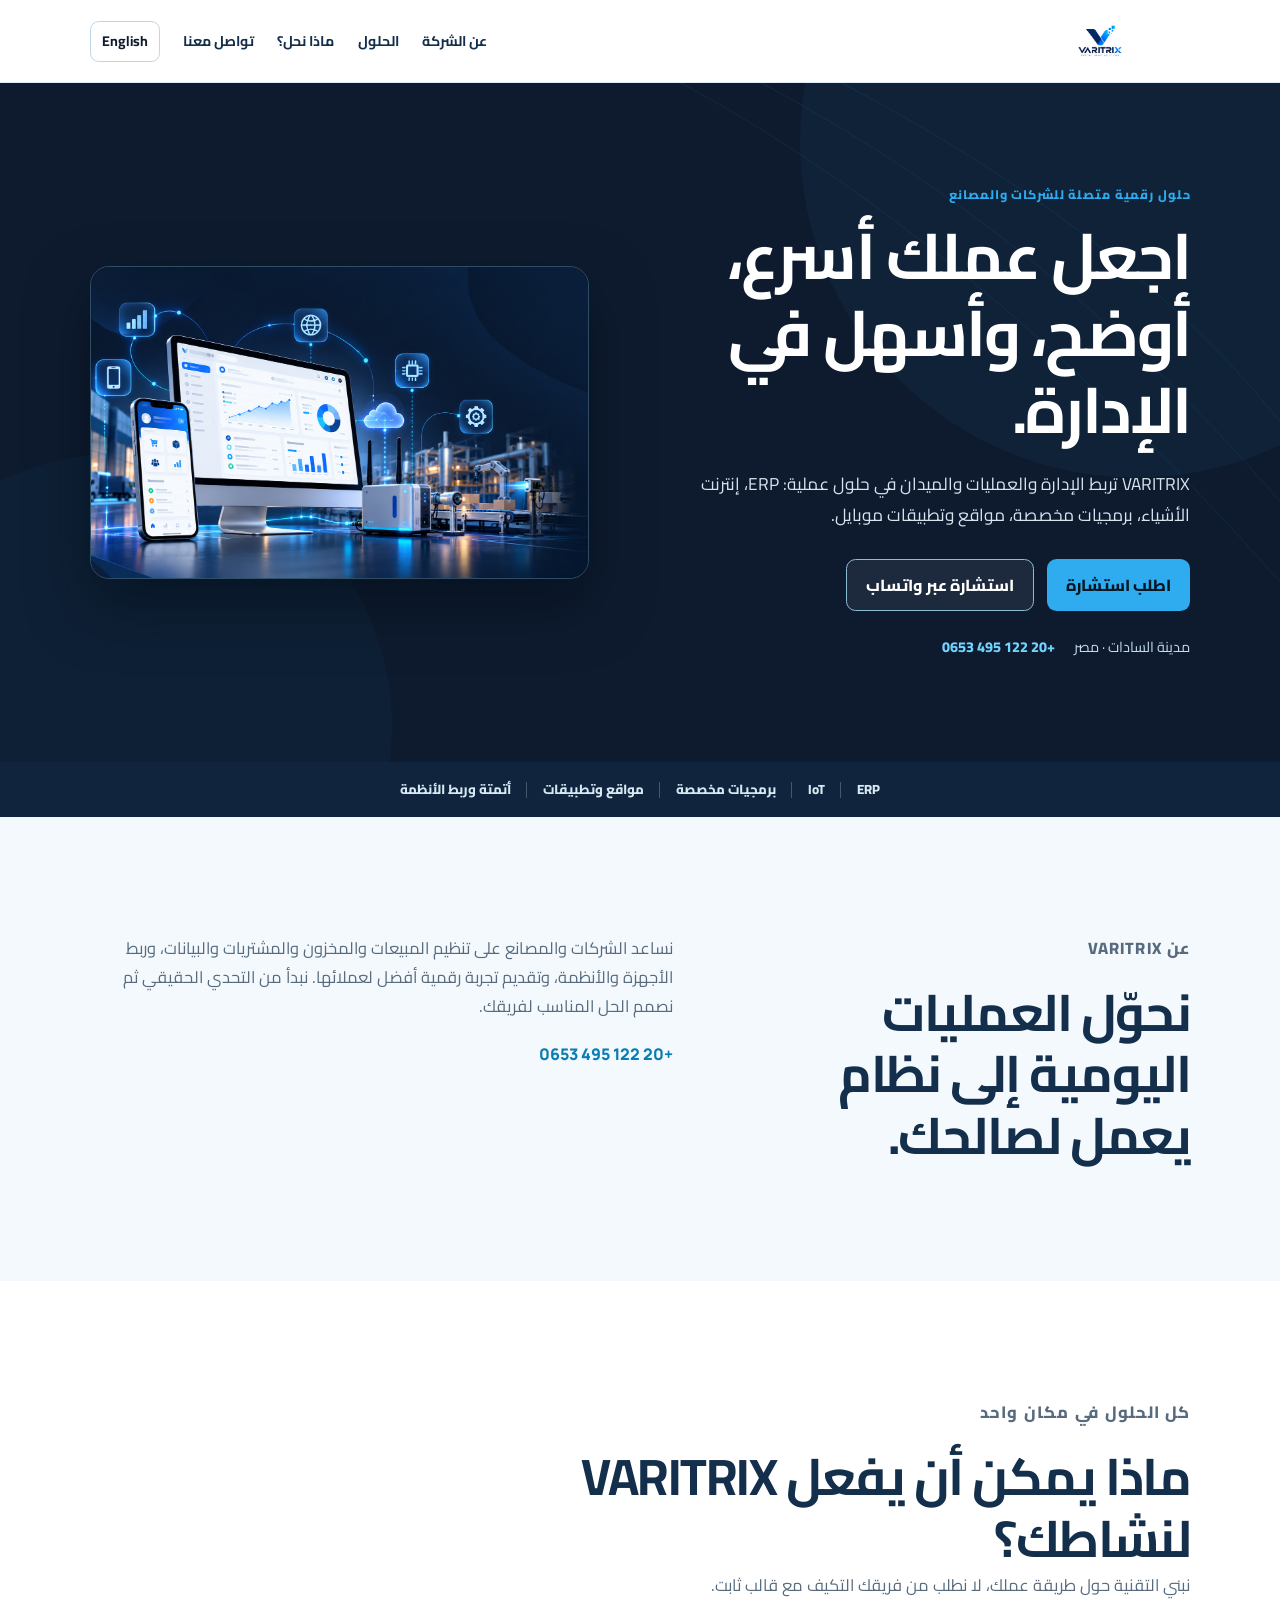
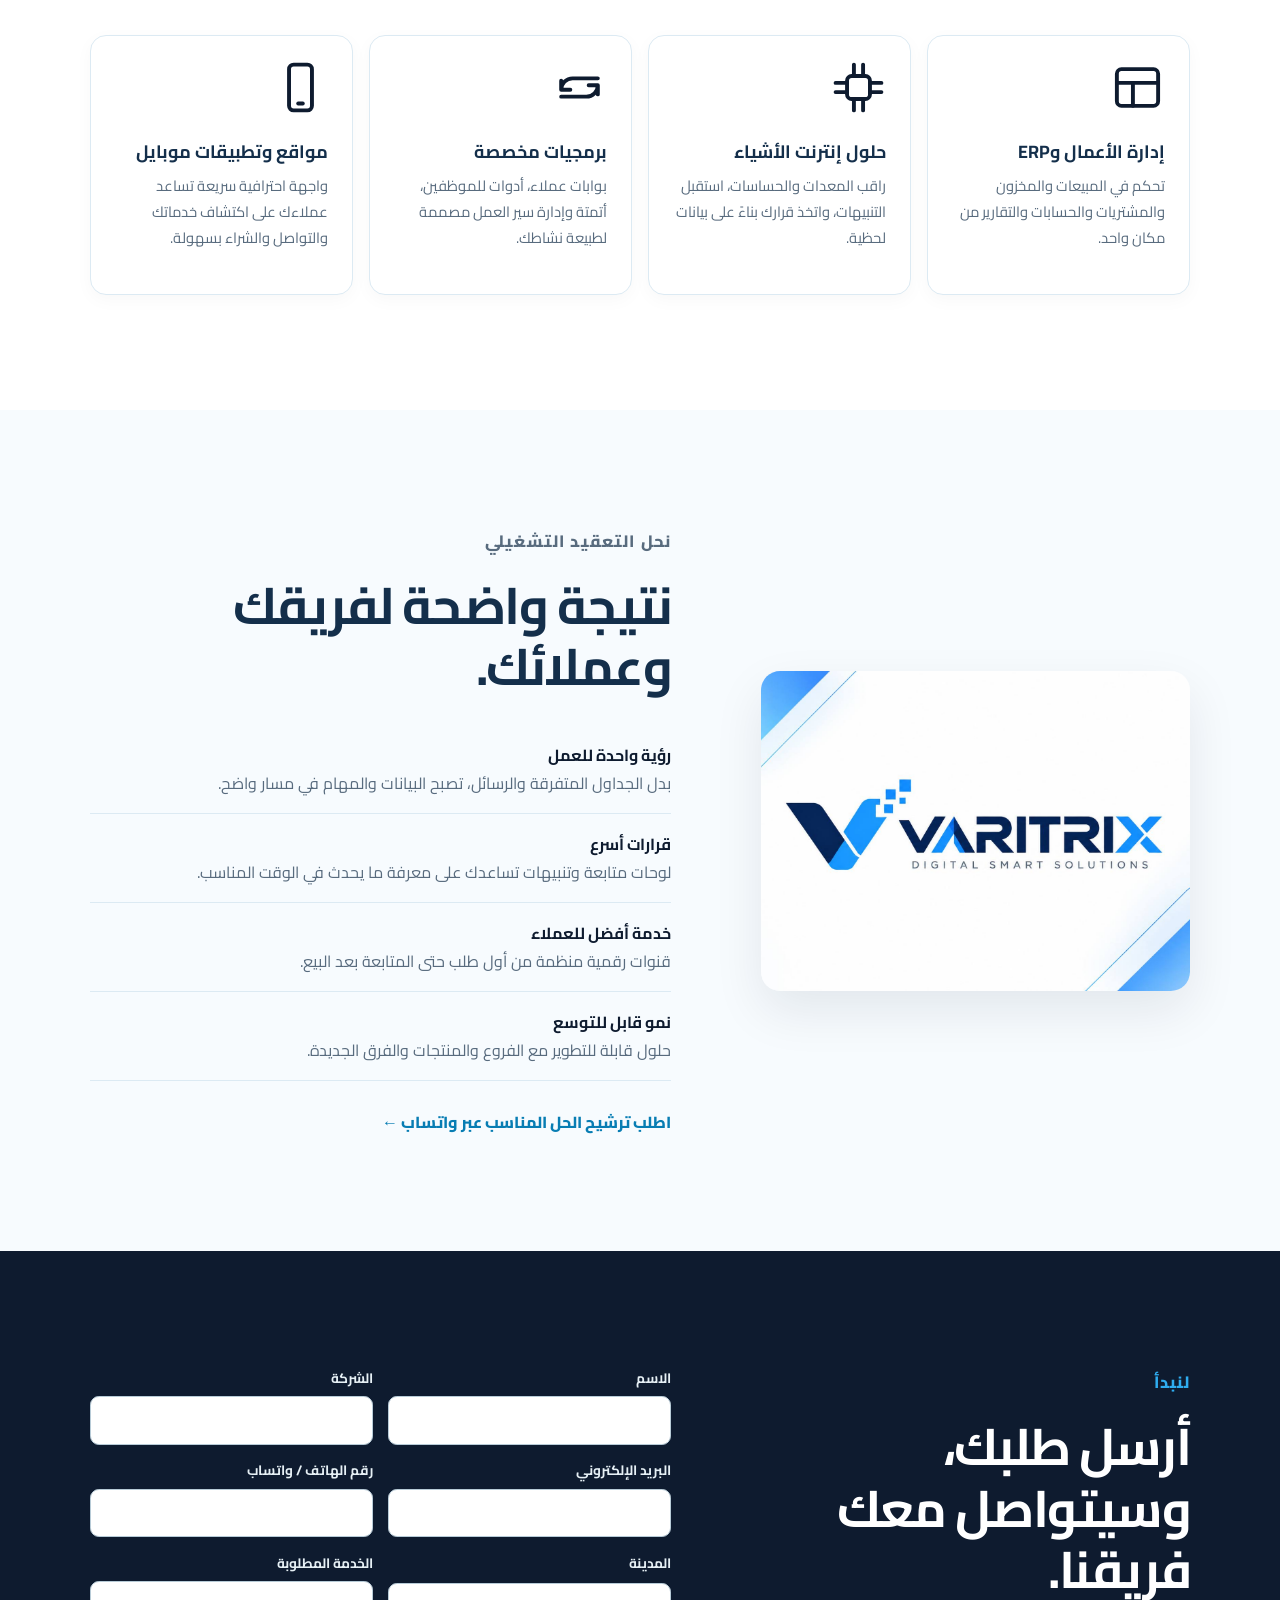
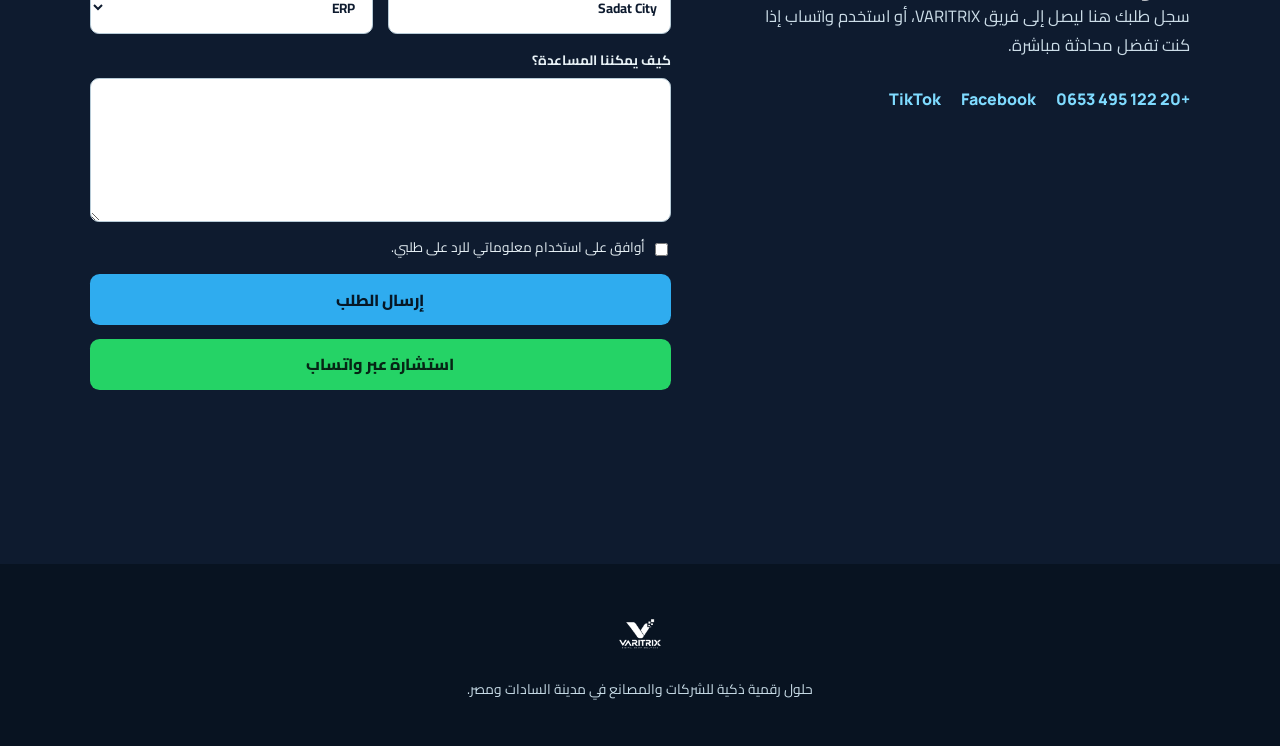
==== commit 7c62b072: "Refresh VARITRIX hero with digital solutions visual" ====
--- a/index.html
+++ b/index.html
@@ -11,6 +11,7 @@
   <link rel="canonical" href="https://varitrix.vercel.app/">
   <link rel="icon" href="favicon.svg" type="image/svg+xml">
   <link rel="stylesheet" href="style.css">
+  <link rel="stylesheet" href="hero-enhancement.css">
   <title>VARITRIX | حلول رقمية ذكية</title>
 </head>
 <body>
@@ -43,7 +44,7 @@
         <div class="hero-meta"><span data-i18n="location">مدينة السادات · مصر</span><a href="tel:+201224950653">+20 122 495 0653</a></div>
       </div>
       <div class="hero-media">
-        <img src="assets/brand/solutions-showcase.jpg" alt="VARITRIX ERP, IoT, software, web and mobile solutions">
+        <img src="assets/brand/hero-digital-solutions.png" alt="Digital dashboard, mobile application and connected industrial operations">
       </div>
     </section>
 
--- a/hero-enhancement.css
+++ b/hero-enhancement.css
@@ -0,0 +1,16 @@
+/* Keeps the new 16:9 solution visual separate from the bilingual message and actions. */
+.hero{grid-template-columns:minmax(0,1fr) minmax(420px,.95fr)}
+.hero-copy{position:relative;z-index:1;animation:hero-copy-in .65s ease-out both}
+.hero-media{position:relative;isolation:isolate;align-self:center;animation:hero-image-in .8s .08s ease-out both}
+.hero-media:after{content:"";position:absolute;inset:auto 8% -8% 8%;height:22%;z-index:-1;background:#2facef55;filter:blur(30px);border-radius:50%;pointer-events:none}
+.hero-media img{aspect-ratio:16/10;object-fit:cover;object-position:center;transform:scale(1.002)}
+.hero-actions .button{transition:transform .2s ease,filter .2s ease,background-color .2s ease}
+.hero-actions .button:hover{transform:translateY(-2px)}
+@keyframes hero-copy-in{from{opacity:0;transform:translateX(18px)}to{opacity:1;transform:translateX(0)}}
+@keyframes hero-image-in{from{opacity:0;transform:translateX(-18px) scale(.98)}to{opacity:1;transform:translateX(0) scale(1)}}
+html[dir="ltr"] .hero-copy{animation-name:hero-copy-in-ltr}html[dir="ltr"] .hero-media{animation-name:hero-image-in-ltr}
+@keyframes hero-copy-in-ltr{from{opacity:0;transform:translateX(-18px)}to{opacity:1;transform:translateX(0)}}
+@keyframes hero-image-in-ltr{from{opacity:0;transform:translateX(18px) scale(.98)}to{opacity:1;transform:translateX(0) scale(1)}}
+@media(max-width:960px){.hero{grid-template-columns:1fr}.hero-media{width:100%;max-width:760px}.hero-media img{aspect-ratio:16/9}.hero-copy{animation-name:hero-copy-in}.hero-media{animation-name:hero-image-in}}
+@media(max-width:680px){.hero{gap:2rem}.hero-media img{aspect-ratio:4/3}.hero-media:after{filter:blur(20px)}}
+@media(prefers-reduced-motion:reduce){.hero-copy,.hero-media{animation:none}.hero-actions .button{transition:none}.hero-actions .button:hover{transform:none}}
